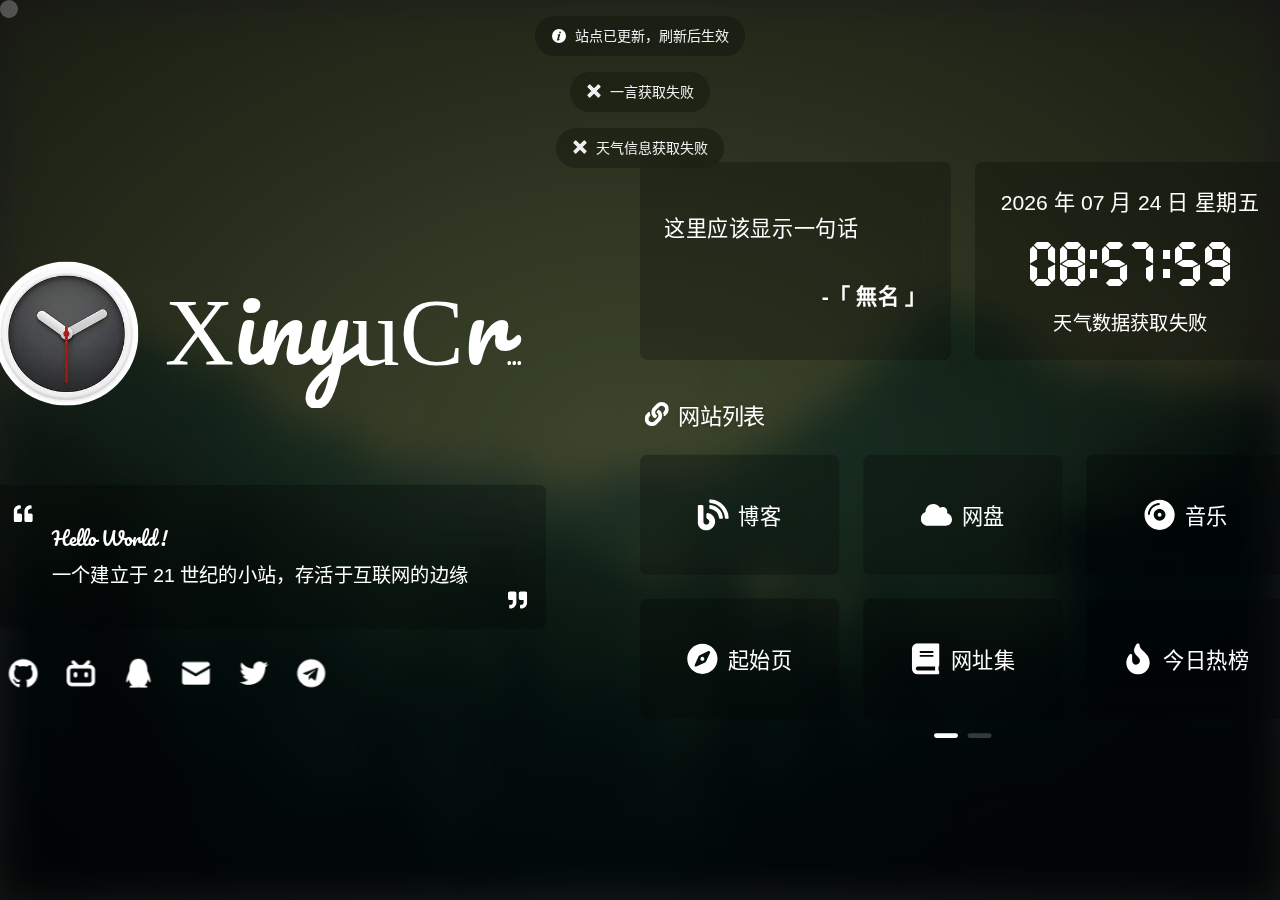
==== index.html @ c4ac7ec5 "add web" ====
<!doctype html>
<html lang="zh-CN">
  <head>
    <meta charset="UTF-8" />
    <meta http-equiv="Access-Control-Allow-Origin" content="*" />
    <!-- <meta http-equiv="Content-Security-Policy" content="upgrade-insecure-requests"> -->
    <meta name="viewport" content="width=device-width, initial-scale=1.0" />
    <link rel="icon" href="/images/icon/favicon.ico" />
    <link rel="apple-touch-icon" href="/images/logo/apple-touch-icon.png" />
    <link rel="bookmark" href="/images/logo/apple-touch-icon.png" />
    <link rel="apple-touch-icon-precomposed" sizes="200x200" href="/images/logo/apple-touch-icon.png" />
    <meta name="description" content="一个默默无闻的主页" />
    <meta name="keywords" content="XinyuCraft,团队主页" />
    <meta name="author" content="XinyuCraft" />
    <meta name="theme-color" content="#424242" />
    <title>XinyuCraftの主页</title>
    <!-- HarmonyOS Sans -->
    <!-- 本站 CDN 已开启防盗链，非本站域名不可访问，请更改链接为下方内容，否则自定义字体将失效 -->
    <link rel="stylesheet" href="https://s1.hdslb.com/bfs/static/jinkela/long/font/regular.css" />
    <!-- <link rel="stylesheet" href="https://cdn.imsyy.top/gh/imsyy/file/font/HarmonyOS_Sans/regular.min.css" /> -->
    <!-- IE Out -->
    <script>
      if (/*@cc_on!@*/ false || (!!window.MSInputMethodContext && !!document.documentMode))
        window.location.href =
          'https://support.dmeng.net/upgrade-your-browser.html?referrer=' +
          encodeURIComponent(window.location.href);
    </script>
    <script type="module" crossorigin src="/assets/index-d30811a4.js"></script>
    <link rel="stylesheet" href="/assets/index-6813b150.css">
  <link rel="manifest" href="/manifest.webmanifest"><script id="vite-plugin-pwa:register-sw" src="/registerSW.js"></script></head>

  <body>
    <!-- 主体内容 -->
    <div id="app"></div>
    <!-- noscript -->
    <noscript>
      <div style="text-align: center">请开启 JavaScript</div>
    </noscript>
    
  </body>
</html>
---- assets/index-6813b150.css ----
@charset "UTF-8";:root{--el-color-white:#ffffff;--el-color-black:#000000;--el-color-primary-rgb:64,158,255;--el-color-success-rgb:103,194,58;--el-color-warning-rgb:230,162,60;--el-color-danger-rgb:245,108,108;--el-color-error-rgb:245,108,108;--el-color-info-rgb:144,147,153;--el-font-size-extra-large:20px;--el-font-size-large:18px;--el-font-size-medium:16px;--el-font-size-base:14px;--el-font-size-small:13px;--el-font-size-extra-small:12px;--el-font-family:"Helvetica Neue",Helvetica,"PingFang SC","Hiragino Sans GB","Microsoft YaHei","微软雅黑",Arial,sans-serif;--el-font-weight-primary:500;--el-font-line-height-primary:24px;--el-index-normal:1;--el-index-top:1000;--el-index-popper:2000;--el-border-radius-base:4px;--el-border-radius-small:2px;--el-border-radius-round:20px;--el-border-radius-circle:100%;--el-transition-duration:.3s;--el-transition-duration-fast:.2s;--el-transition-function-ease-in-out-bezier:cubic-bezier(.645,.045,.355,1);--el-transition-function-fast-bezier:cubic-bezier(.23,1,.32,1);--el-transition-all:all var(--el-transition-duration) var(--el-transition-function-ease-in-out-bezier);--el-transition-fade:opacity var(--el-transition-duration) var(--el-transition-function-fast-bezier);--el-transition-md-fade:transform var(--el-transition-duration) var(--el-transition-function-fast-bezier),opacity var(--el-transition-duration) var(--el-transition-function-fast-bezier);--el-transition-fade-linear:opacity var(--el-transition-duration-fast) linear;--el-transition-border:border-color var(--el-transition-duration-fast) var(--el-transition-function-ease-in-out-bezier);--el-transition-box-shadow:box-shadow var(--el-transition-duration-fast) var(--el-transition-function-ease-in-out-bezier);--el-transition-color:color var(--el-transition-duration-fast) var(--el-transition-function-ease-in-out-bezier);--el-component-size-large:40px;--el-component-size:32px;--el-component-size-small:24px}:root{color-scheme:light;--el-color-primary:#409eff;--el-color-primary-light-3:#79bbff;--el-color-primary-light-5:#a0cfff;--el-color-primary-light-7:#c6e2ff;--el-color-primary-light-8:#d9ecff;--el-color-primary-light-9:#ecf5ff;--el-color-primary-dark-2:#337ecc;--el-color-success:#67c23a;--el-color-success-light-3:#95d475;--el-color-success-light-5:#b3e19d;--el-color-success-light-7:#d1edc4;--el-color-success-light-8:#e1f3d8;--el-color-success-light-9:#f0f9eb;--el-color-success-dark-2:#529b2e;--el-color-warning:#e6a23c;--el-color-warning-light-3:#eebe77;--el-color-warning-light-5:#f3d19e;--el-color-warning-light-7:#f8e3c5;--el-color-warning-light-8:#faecd8;--el-color-warning-light-9:#fdf6ec;--el-color-warning-dark-2:#b88230;--el-color-danger:#f56c6c;--el-color-danger-light-3:#f89898;--el-color-danger-light-5:#fab6b6;--el-color-danger-light-7:#fcd3d3;--el-color-danger-light-8:#fde2e2;--el-color-danger-light-9:#fef0f0;--el-color-danger-dark-2:#c45656;--el-color-error:#f56c6c;--el-color-error-light-3:#f89898;--el-color-error-light-5:#fab6b6;--el-color-error-light-7:#fcd3d3;--el-color-error-light-8:#fde2e2;--el-color-error-light-9:#fef0f0;--el-color-error-dark-2:#c45656;--el-color-info:#909399;--el-color-info-light-3:#b1b3b8;--el-color-info-light-5:#c8c9cc;--el-color-info-light-7:#dedfe0;--el-color-info-light-8:#e9e9eb;--el-color-info-light-9:#f4f4f5;--el-color-info-dark-2:#73767a;--el-bg-color:#ffffff;--el-bg-color-page:#f2f3f5;--el-bg-color-overlay:#ffffff;--el-text-color-primary:#303133;--el-text-color-regular:#606266;--el-text-color-secondary:#909399;--el-text-color-placeholder:#a8abb2;--el-text-color-disabled:#c0c4cc;--el-border-color:#dcdfe6;--el-border-color-light:#e4e7ed;--el-border-color-lighter:#ebeef5;--el-border-color-extra-light:#f2f6fc;--el-border-color-dark:#d4d7de;--el-border-color-darker:#cdd0d6;--el-fill-color:#f0f2f5;--el-fill-color-light:#f5f7fa;--el-fill-color-lighter:#fafafa;--el-fill-color-extra-light:#fafcff;--el-fill-color-dark:#ebedf0;--el-fill-color-darker:#e6e8eb;--el-fill-color-blank:#ffffff;--el-box-shadow:0px 12px 32px 4px rgba(0,0,0,.04),0px 8px 20px rgba(0,0,0,.08);--el-box-shadow-light:0px 0px 12px rgba(0,0,0,.12);--el-box-shadow-lighter:0px 0px 6px rgba(0,0,0,.12);--el-box-shadow-dark:0px 16px 48px 16px rgba(0,0,0,.08),0px 12px 32px rgba(0,0,0,.12),0px 8px 16px -8px rgba(0,0,0,.16);--el-disabled-bg-color:var(--el-fill-color-light);--el-disabled-text-color:var(--el-text-color-placeholder);--el-disabled-border-color:var(--el-border-color-light);--el-overlay-color:rgba(0,0,0,.8);--el-overlay-color-light:rgba(0,0,0,.7);--el-overlay-color-lighter:rgba(0,0,0,.5);--el-mask-color:rgba(255,255,255,.9);--el-mask-color-extra-light:rgba(255,255,255,.3);--el-border-width:1px;--el-border-style:solid;--el-border-color-hover:var(--el-text-color-disabled);--el-border:var(--el-border-width) var(--el-border-style) var(--el-border-color);--el-svg-monochrome-grey:var(--el-border-color)}.el-icon-loading{-webkit-animation:rotating 2s linear infinite;animation:rotating 2s linear infinite}.el-icon--right{margin-left:5px}.el-icon--left{margin-right:5px}@-webkit-keyframes rotating{0%{transform:rotate(0)}to{transform:rotate(1turn)}}@keyframes rotating{0%{transform:rotate(0)}to{transform:rotate(1turn)}}.el-icon{--color:inherit;align-items:center;display:inline-flex;height:1em;justify-content:center;line-height:1em;position:relative;width:1em;fill:currentColor;color:var(--color);font-size:inherit}.el-icon.is-loading{-webkit-animation:rotating 2s linear infinite;animation:rotating 2s linear infinite}.el-icon svg{height:1em;width:1em}.el-badge{--el-badge-bg-color:var(--el-color-danger);--el-badge-radius:10px;--el-badge-font-size:12px;--el-badge-padding:6px;--el-badge-size:18px;display:inline-block;position:relative;vertical-align:middle;width:-webkit-fit-content;width:-moz-fit-content;width:fit-content}.el-badge__content{align-items:center;background-color:var(--el-badge-bg-color);border:1px solid var(--el-bg-color);border-radius:var(--el-badge-radius);color:var(--el-color-white);display:inline-flex;font-size:var(--el-badge-font-size);height:var(--el-badge-size);justify-content:center;padding:0 var(--el-badge-padding);white-space:nowrap}.el-badge__content.is-fixed{position:absolute;right:calc(1px + var(--el-badge-size)/2);top:0;transform:translateY(-50%) translate(100%);z-index:var(--el-index-normal)}.el-badge__content.is-fixed.is-dot{right:5px}.el-badge__content.is-dot{border-radius:50%;height:8px;padding:0;right:0;width:8px}.el-badge__content--primary{background-color:var(--el-color-primary)}.el-badge__content--success{background-color:var(--el-color-success)}.el-badge__content--warning{background-color:var(--el-color-warning)}.el-badge__content--info{background-color:var(--el-color-info)}.el-badge__content--danger{background-color:var(--el-color-danger)}.el-message{--el-message-bg-color:var(--el-color-info-light-9);--el-message-border-color:var(--el-border-color-lighter);--el-message-padding:11px 15px;--el-message-close-size:16px;--el-message-close-icon-color:var(--el-text-color-placeholder);--el-message-close-hover-color:var(--el-text-color-secondary);align-items:center;background-color:var(--el-message-bg-color);border-color:var(--el-message-border-color);border-radius:var(--el-border-radius-base);border-style:var(--el-border-style);border-width:var(--el-border-width);box-sizing:border-box;display:flex;gap:8px;left:50%;max-width:calc(100% - 32px);padding:var(--el-message-padding);position:fixed;top:20px;transform:translate(-50%);transition:opacity var(--el-transition-duration),transform .4s,top .4s;width:-webkit-fit-content;width:-moz-fit-content;width:fit-content}.el-message.is-center{justify-content:center}.el-message.is-plain{background-color:var(--el-bg-color-overlay);border-color:var(--el-bg-color-overlay);box-shadow:var(--el-box-shadow-light)}.el-message p{margin:0}.el-message--success{--el-message-bg-color:var(--el-color-success-light-9);--el-message-border-color:var(--el-color-success-light-8);--el-message-text-color:var(--el-color-success)}.el-message--success .el-message__content{color:var(--el-message-text-color);overflow-wrap:break-word}.el-message .el-message-icon--success{color:var(--el-message-text-color)}.el-message--info{--el-message-bg-color:var(--el-color-info-light-9);--el-message-border-color:var(--el-color-info-light-8);--el-message-text-color:var(--el-color-info)}.el-message--info .el-message__content{color:var(--el-message-text-color);overflow-wrap:break-word}.el-message .el-message-icon--info{color:var(--el-message-text-color)}.el-message--warning{--el-message-bg-color:var(--el-color-warning-light-9);--el-message-border-color:var(--el-color-warning-light-8);--el-message-text-color:var(--el-color-warning)}.el-message--warning .el-message__content{color:var(--el-message-text-color);overflow-wrap:break-word}.el-message .el-message-icon--warning{color:var(--el-message-text-color)}.el-message--error{--el-message-bg-color:var(--el-color-error-light-9);--el-message-border-color:var(--el-color-error-light-8);--el-message-text-color:var(--el-color-error)}.el-message--error .el-message__content{color:var(--el-message-text-color);overflow-wrap:break-word}.el-message .el-message-icon--error{color:var(--el-message-text-color)}.el-message .el-message__badge{position:absolute;right:-8px;top:-8px}.el-message__content{font-size:14px;line-height:1;padding:0}.el-message__content:focus{outline-width:0}.el-message .el-message__closeBtn{color:var(--el-message-close-icon-color);cursor:pointer;font-size:var(--el-message-close-size)}.el-message .el-message__closeBtn:focus{outline-width:0}.el-message .el-message__closeBtn:hover{color:var(--el-message-close-hover-color)}.el-message-fade-enter-from,.el-message-fade-leave-to{opacity:0;transform:translate(-50%,-100%)}.container{max-width:1200px}@media (max-width: 1380px){.el-radio-group{justify-content:center!important}}@media (max-width: 1280px){.container{max-width:1100px}}@media (max-width: 992px){.container{max-width:900px}}@media (max-width: 720px){.xs-hidden{display:none}}html,body{width:100%;height:100%;margin:0;padding:0;background-color:#333;overflow:hidden;font-family:HarmonyOS_Regular,sans-serif}*,a,p{margin:0;padding:0;-webkit-user-select:none;user-select:none;text-decoration:none;color:#fff;box-sizing:border-box}*:hover,a:hover,p:hover{transition:.3s}@font-face{font-family:Pacifico-Regular;font-display:swap;src:url(/font/Pacifico-Regular.ttf) format("truetype")}@font-face{font-family:UnidreamLED;font-display:swap;src:url(/font/UnidreamLED.ttf) format("truetype")}#app{position:fixed;top:0;left:0;width:100%;height:100%;z-index:0}.cards{border-radius:6px;background-color:#00000040;-webkit-backdrop-filter:blur(10px);backdrop-filter:blur(10px);transform:scale(1);transition:backdrop-filter .3s,transform .3s}.cards:hover{transform:scale(1.01)}.cards:active{transform:scale(.98)}.text-hidden{overflow:hidden;white-space:nowrap;text-overflow:ellipsis}.el-message{--el-message-bg-color: #00000040 !important;--el-message-text-color: #efefef !important;-webkit-backdrop-filter:blur(10px);backdrop-filter:blur(10px);border-radius:25px!important;border-color:transparent!important}.el-message .el-message__badge{display:none}.el-message .el-message__content{white-space:nowrap}.el-progress-bar .el-progress-bar__outer{border-radius:6px;background-color:#00000020}.el-progress-bar .el-progress-bar__outer .el-progress-bar__inner{background-color:#efefef;border-radius:6px;text-align:center;font-family:UnidreamLED}.el-progress-bar .el-progress-bar__outer .el-progress-bar__inner span{color:#564d59;font-size:.9rem}.el-popper.is-dark{background:rgba(255,255,255,.3764705882)!important;border:1px solid transparent!important}.el-card{border-radius:8px!important;border:1px solid transparent!important;background-color:transparent!important}.el-card .el-card__header{font-weight:700;padding:16px 20px!important;background-color:#ffffff30!important;border-bottom:1px solid transparent!important}.el-card .el-card__body{padding:0!important;background-color:#ffffff10!important}.fade-enter-active,.fade-leave-active{transition:opacity .3s ease-in-out}.fade-enter-from,.fade-leave-to{opacity:0}@keyframes fade{0%{opacity:0}to{opacity:1}}@keyframes fade-blur-in{0%{filter:blur(20px) brightness(.3);transform:scale(1.6)}to{filter:blur(0) brightness(1);transform:scale(1)}}@keyframes fade-blur-main-in{0%{transform:scale(1.2)}to{transform:scale(1)}}@media (min-width: 910px) and (max-width: 1200px){.sm-hidden{display:none}}#cursor{position:fixed;width:18px;height:18px;background:#fff;border-radius:25px;opacity:.25;z-index:10086;pointer-events:none;transition:.2s ease-in-out;transition-property:background,opacity,transform}#cursor.hidden{opacity:0}#cursor.active{opacity:.5;transform:scale(.5)}::-webkit-scrollbar,scrollbar{width:6px;height:6px;background-color:transparent}::-webkit-scrollbar-thumb,scrollbar-thumb{border-radius:10px;background-color:#eee}.container[data-v-f7beb2b7]{max-width:1200px}@media (max-width: 1380px){.el-radio-group[data-v-f7beb2b7]{justify-content:center!important}}@media (max-width: 1280px){.container[data-v-f7beb2b7]{max-width:1100px}}@media (max-width: 992px){.container[data-v-f7beb2b7]{max-width:900px}}@media (max-width: 720px){.xs-hidden[data-v-f7beb2b7]{display:none}}#loader-wrapper[data-v-f7beb2b7]{position:fixed;top:0;left:0;width:100%;height:100%;z-index:999;overflow:hidden}#loader-wrapper .loader[data-v-f7beb2b7]{width:100%;height:100%;position:absolute;top:0;left:0;display:flex;flex-direction:column;align-items:center;justify-content:center}#loader-wrapper .loader .loader-circle[data-v-f7beb2b7]{width:150px;height:150px;border-radius:50%;border:3px solid transparent;border-top-color:#fff;animation:spin-f7beb2b7 1.8s linear infinite;z-index:2}#loader-wrapper .loader .loader-circle[data-v-f7beb2b7]:before{content:"";position:absolute;top:5px;left:5px;right:5px;bottom:5px;border-radius:50%;border:3px solid transparent;border-top-color:#a4a4a4;animation:spin-reverse-f7beb2b7 .6s linear infinite}#loader-wrapper .loader .loader-circle[data-v-f7beb2b7]:after{content:"";position:absolute;top:15px;left:15px;right:15px;bottom:15px;border-radius:50%;border:3px solid transparent;border-top-color:#d3d3d3;animation:spin-f7beb2b7 1s linear infinite}#loader-wrapper .loader .loader-text[data-v-f7beb2b7]{display:flex;flex-direction:column;align-items:center;color:#fff;z-index:2;margin-top:40px;font-size:24px}#loader-wrapper .loader .loader-text .tip[data-v-f7beb2b7]{margin-top:6px;font-size:18px;opacity:.6}#loader-wrapper .loader-section[data-v-f7beb2b7]{position:fixed;top:0;width:51%;height:100%;background:#333;z-index:1}#loader-wrapper .loader-section.section-left[data-v-f7beb2b7]{left:0}#loader-wrapper .loader-section.section-right[data-v-f7beb2b7]{right:0}#loader-wrapper.loaded[data-v-f7beb2b7]{visibility:hidden;transform:translateY(-100%);transition:transform .3s 1s ease-out,visibility .3s 1s ease-out}#loader-wrapper.loaded .loader .loader-circle[data-v-f7beb2b7],#loader-wrapper.loaded .loader .loader-text[data-v-f7beb2b7]{opacity:0;transition:opacity .3s ease-out}#loader-wrapper.loaded .loader-section.section-left[data-v-f7beb2b7]{transform:translate(-100%);transition:transform .5s .3s cubic-bezier(.645,.045,.355,1)}#loader-wrapper.loaded .loader-section.section-right[data-v-f7beb2b7]{transform:translate(100%);transition:transform .5s .3s cubic-bezier(.645,.045,.355,1)}@keyframes spin-f7beb2b7{0%{transform:rotate(0)}to{transform:rotate(360deg)}}@keyframes spin-reverse-f7beb2b7{0%{transform:rotate(0)}to{transform:rotate(-360deg)}}.container[data-v-a64465b9]{max-width:1200px}@media (max-width: 1380px){.el-radio-group[data-v-a64465b9]{justify-content:center!important}}@media (max-width: 1280px){.container[data-v-a64465b9]{max-width:1100px}}@media (max-width: 992px){.container[data-v-a64465b9]{max-width:900px}}@media (max-width: 720px){.xs-hidden[data-v-a64465b9]{display:none}}.message .logo[data-v-a64465b9]{display:flex;flex-direction:row;align-items:center;animation:fade .5s;max-width:460px}.message .logo .logo-img[data-v-a64465b9]{border-radius:50%;width:120px}.message .logo .name[data-v-a64465b9]{width:100%;padding-left:22px;transform:translateY(-8px);font-family:Pacifico-Regular}.message .logo .name .bg[data-v-a64465b9]{font-size:5rem}.message .logo .name .sm[data-v-a64465b9]{margin-left:6px;font-size:2rem}@media (min-width: 720px) and (max-width: 789px){.message .logo .name .sm[data-v-a64465b9]{display:none}}@media (max-width: 768px){.message .logo .logo-img[data-v-a64465b9]{width:100px}.message .logo .name[data-v-a64465b9]{height:128px}.message .logo .name .bg[data-v-a64465b9]{font-size:4.5rem}}@media (max-width: 720px){.message .logo[data-v-a64465b9]{max-width:100%}}.message .description[data-v-a64465b9]{padding:1rem;margin-top:3.5rem;max-width:460px;animation:fade .5s}.message .description .content[data-v-a64465b9]{display:flex;justify-content:space-between}.message .description .content .text[data-v-a64465b9]{margin:.75rem 1rem;line-height:2rem;margin-right:auto;transition:opacity .2s}.message .description .content .text p[data-v-a64465b9]:nth-of-type(1){font-family:Pacifico-Regular}.message .description .content .xicon[data-v-a64465b9]:nth-of-type(2){align-self:flex-end}@media (max-width: 720px){.message .description[data-v-a64465b9]{max-width:100%;pointer-events:none}}@media (max-width: 390px){.message .logo[data-v-a64465b9]{flex-direction:column}.message .logo .logo-img[data-v-a64465b9]{display:none}.message .logo .name[data-v-a64465b9]{margin-left:0;height:auto;transform:none;text-align:center}.message .logo .name .bg[data-v-a64465b9]{font-size:3.5rem}.message .logo .name .sm[data-v-a64465b9]{font-size:1.4rem}.message .description[data-v-a64465b9]{margin-top:2.5rem}}.container[data-v-60997c88]{max-width:1200px}@media (max-width: 1380px){.el-radio-group[data-v-60997c88]{justify-content:center!important}}@media (max-width: 1280px){.container[data-v-60997c88]{max-width:1100px}}@media (max-width: 992px){.container[data-v-60997c88]{max-width:900px}}@media (max-width: 720px){.xs-hidden[data-v-60997c88]{display:none}}.social[data-v-60997c88]{margin-top:1rem;display:flex;align-items:center;justify-content:space-between;max-width:460px;width:100%;height:42px;background-color:transparent;border-radius:6px;-webkit-backdrop-filter:blur(0);backdrop-filter:blur(0);animation:fade .5s;transition:background-color .3s,backdrop-filter .3s}@media (max-width: 840px){.social[data-v-60997c88]{max-width:100%;justify-content:center}.social .link[data-v-60997c88]{justify-content:space-evenly!important;width:90%}.social .tip[data-v-60997c88]{display:none!important}}.social .link[data-v-60997c88]{display:flex;align-items:center;justify-content:center}.social .link a[data-v-60997c88]{display:inherit}.social .link a .icon[data-v-60997c88]{margin:0 12px;transition:transform .3s}.social .link a .icon[data-v-60997c88]:hover{transform:scale(1.1)}.social .link a .icon[data-v-60997c88]:active{transform:scale(1)}.social .tip[data-v-60997c88]{display:none;margin-right:12px;animation:fade .5s}@media (min-width: 768px){.social[data-v-60997c88]:hover{background-color:#00000040;-webkit-backdrop-filter:blur(5px);backdrop-filter:blur(5px)}.social:hover .tip[data-v-60997c88]{display:block}}.container[data-v-1d7b9066]{max-width:1200px}@media (max-width: 1380px){.el-radio-group[data-v-1d7b9066]{justify-content:center!important}}@media (max-width: 1280px){.container[data-v-1d7b9066]{max-width:1100px}}@media (max-width: 992px){.container[data-v-1d7b9066]{max-width:900px}}@media (max-width: 720px){.xs-hidden[data-v-1d7b9066]{display:none}}.left[data-v-1d7b9066]{width:50%;margin-right:10px;transform:translateY(20px)}.left.hidden[data-v-1d7b9066]{display:none}@media (max-width: 720px){.left[data-v-1d7b9066]{margin-right:0;width:100%}}.el-row{box-sizing:border-box;display:flex;flex-wrap:wrap;position:relative}.el-row.is-justify-center{justify-content:center}.el-row.is-justify-end{justify-content:flex-end}.el-row.is-justify-space-between{justify-content:space-between}.el-row.is-justify-space-around{justify-content:space-around}.el-row.is-justify-space-evenly{justify-content:space-evenly}.el-row.is-align-top{align-items:flex-start}.el-row.is-align-middle{align-items:center}.el-row.is-align-bottom{align-items:flex-end}[class*=el-col-]{box-sizing:border-box}[class*=el-col-].is-guttered{display:block;min-height:1px}.el-col-0{flex:0 0 0%;max-width:0}.el-col-0,.el-col-0.is-guttered{display:none}.el-col-offset-0{margin-left:0}.el-col-pull-0{position:relative;right:0}.el-col-push-0{left:0;position:relative}.el-col-1{flex:0 0 4.1666666667%;max-width:4.1666666667%}.el-col-1,.el-col-1.is-guttered{display:block}.el-col-offset-1{margin-left:4.1666666667%}.el-col-pull-1{position:relative;right:4.1666666667%}.el-col-push-1{left:4.1666666667%;position:relative}.el-col-2{flex:0 0 8.3333333333%;max-width:8.3333333333%}.el-col-2,.el-col-2.is-guttered{display:block}.el-col-offset-2{margin-left:8.3333333333%}.el-col-pull-2{position:relative;right:8.3333333333%}.el-col-push-2{left:8.3333333333%;position:relative}.el-col-3{flex:0 0 12.5%;max-width:12.5%}.el-col-3,.el-col-3.is-guttered{display:block}.el-col-offset-3{margin-left:12.5%}.el-col-pull-3{position:relative;right:12.5%}.el-col-push-3{left:12.5%;position:relative}.el-col-4{flex:0 0 16.6666666667%;max-width:16.6666666667%}.el-col-4,.el-col-4.is-guttered{display:block}.el-col-offset-4{margin-left:16.6666666667%}.el-col-pull-4{position:relative;right:16.6666666667%}.el-col-push-4{left:16.6666666667%;position:relative}.el-col-5{flex:0 0 20.8333333333%;max-width:20.8333333333%}.el-col-5,.el-col-5.is-guttered{display:block}.el-col-offset-5{margin-left:20.8333333333%}.el-col-pull-5{position:relative;right:20.8333333333%}.el-col-push-5{left:20.8333333333%;position:relative}.el-col-6{flex:0 0 25%;max-width:25%}.el-col-6,.el-col-6.is-guttered{display:block}.el-col-offset-6{margin-left:25%}.el-col-pull-6{position:relative;right:25%}.el-col-push-6{left:25%;position:relative}.el-col-7{flex:0 0 29.1666666667%;max-width:29.1666666667%}.el-col-7,.el-col-7.is-guttered{display:block}.el-col-offset-7{margin-left:29.1666666667%}.el-col-pull-7{position:relative;right:29.1666666667%}.el-col-push-7{left:29.1666666667%;position:relative}.el-col-8{flex:0 0 33.3333333333%;max-width:33.3333333333%}.el-col-8,.el-col-8.is-guttered{display:block}.el-col-offset-8{margin-left:33.3333333333%}.el-col-pull-8{position:relative;right:33.3333333333%}.el-col-push-8{left:33.3333333333%;position:relative}.el-col-9{flex:0 0 37.5%;max-width:37.5%}.el-col-9,.el-col-9.is-guttered{display:block}.el-col-offset-9{margin-left:37.5%}.el-col-pull-9{position:relative;right:37.5%}.el-col-push-9{left:37.5%;position:relative}.el-col-10{flex:0 0 41.6666666667%;max-width:41.6666666667%}.el-col-10,.el-col-10.is-guttered{display:block}.el-col-offset-10{margin-left:41.6666666667%}.el-col-pull-10{position:relative;right:41.6666666667%}.el-col-push-10{left:41.6666666667%;position:relative}.el-col-11{flex:0 0 45.8333333333%;max-width:45.8333333333%}.el-col-11,.el-col-11.is-guttered{display:block}.el-col-offset-11{margin-left:45.8333333333%}.el-col-pull-11{position:relative;right:45.8333333333%}.el-col-push-11{left:45.8333333333%;position:relative}.el-col-12{flex:0 0 50%;max-width:50%}.el-col-12,.el-col-12.is-guttered{display:block}.el-col-offset-12{margin-left:50%}.el-col-pull-12{position:relative;right:50%}.el-col-push-12{left:50%;position:relative}.el-col-13{flex:0 0 54.1666666667%;max-width:54.1666666667%}.el-col-13,.el-col-13.is-guttered{display:block}.el-col-offset-13{margin-left:54.1666666667%}.el-col-pull-13{position:relative;right:54.1666666667%}.el-col-push-13{left:54.1666666667%;position:relative}.el-col-14{flex:0 0 58.3333333333%;max-width:58.3333333333%}.el-col-14,.el-col-14.is-guttered{display:block}.el-col-offset-14{margin-left:58.3333333333%}.el-col-pull-14{position:relative;right:58.3333333333%}.el-col-push-14{left:58.3333333333%;position:relative}.el-col-15{flex:0 0 62.5%;max-width:62.5%}.el-col-15,.el-col-15.is-guttered{display:block}.el-col-offset-15{margin-left:62.5%}.el-col-pull-15{position:relative;right:62.5%}.el-col-push-15{left:62.5%;position:relative}.el-col-16{flex:0 0 66.6666666667%;max-width:66.6666666667%}.el-col-16,.el-col-16.is-guttered{display:block}.el-col-offset-16{margin-left:66.6666666667%}.el-col-pull-16{position:relative;right:66.6666666667%}.el-col-push-16{left:66.6666666667%;position:relative}.el-col-17{flex:0 0 70.8333333333%;max-width:70.8333333333%}.el-col-17,.el-col-17.is-guttered{display:block}.el-col-offset-17{margin-left:70.8333333333%}.el-col-pull-17{position:relative;right:70.8333333333%}.el-col-push-17{left:70.8333333333%;position:relative}.el-col-18{flex:0 0 75%;max-width:75%}.el-col-18,.el-col-18.is-guttered{display:block}.el-col-offset-18{margin-left:75%}.el-col-pull-18{position:relative;right:75%}.el-col-push-18{left:75%;position:relative}.el-col-19{flex:0 0 79.1666666667%;max-width:79.1666666667%}.el-col-19,.el-col-19.is-guttered{display:block}.el-col-offset-19{margin-left:79.1666666667%}.el-col-pull-19{position:relative;right:79.1666666667%}.el-col-push-19{left:79.1666666667%;position:relative}.el-col-20{flex:0 0 83.3333333333%;max-width:83.3333333333%}.el-col-20,.el-col-20.is-guttered{display:block}.el-col-offset-20{margin-left:83.3333333333%}.el-col-pull-20{position:relative;right:83.3333333333%}.el-col-push-20{left:83.3333333333%;position:relative}.el-col-21{flex:0 0 87.5%;max-width:87.5%}.el-col-21,.el-col-21.is-guttered{display:block}.el-col-offset-21{margin-left:87.5%}.el-col-pull-21{position:relative;right:87.5%}.el-col-push-21{left:87.5%;position:relative}.el-col-22{flex:0 0 91.6666666667%;max-width:91.6666666667%}.el-col-22,.el-col-22.is-guttered{display:block}.el-col-offset-22{margin-left:91.6666666667%}.el-col-pull-22{position:relative;right:91.6666666667%}.el-col-push-22{left:91.6666666667%;position:relative}.el-col-23{flex:0 0 95.8333333333%;max-width:95.8333333333%}.el-col-23,.el-col-23.is-guttered{display:block}.el-col-offset-23{margin-left:95.8333333333%}.el-col-pull-23{position:relative;right:95.8333333333%}.el-col-push-23{left:95.8333333333%;position:relative}.el-col-24{flex:0 0 100%;max-width:100%}.el-col-24,.el-col-24.is-guttered{display:block}.el-col-offset-24{margin-left:100%}.el-col-pull-24{position:relative;right:100%}.el-col-push-24{left:100%;position:relative}@media only screen and (max-width:767px){.el-col-xs-0{display:none;flex:0 0 0%;max-width:0}.el-col-xs-0.is-guttered{display:none}.el-col-xs-offset-0{margin-left:0}.el-col-xs-pull-0{position:relative;right:0}.el-col-xs-push-0{left:0;position:relative}.el-col-xs-1{flex:0 0 4.1666666667%;max-width:4.1666666667%}.el-col-xs-1,.el-col-xs-1.is-guttered{display:block}.el-col-xs-offset-1{margin-left:4.1666666667%}.el-col-xs-pull-1{position:relative;right:4.1666666667%}.el-col-xs-push-1{left:4.1666666667%;position:relative}.el-col-xs-2{flex:0 0 8.3333333333%;max-width:8.3333333333%}.el-col-xs-2,.el-col-xs-2.is-guttered{display:block}.el-col-xs-offset-2{margin-left:8.3333333333%}.el-col-xs-pull-2{position:relative;right:8.3333333333%}.el-col-xs-push-2{left:8.3333333333%;position:relative}.el-col-xs-3{flex:0 0 12.5%;max-width:12.5%}.el-col-xs-3,.el-col-xs-3.is-guttered{display:block}.el-col-xs-offset-3{margin-left:12.5%}.el-col-xs-pull-3{position:relative;right:12.5%}.el-col-xs-push-3{left:12.5%;position:relative}.el-col-xs-4{flex:0 0 16.6666666667%;max-width:16.6666666667%}.el-col-xs-4,.el-col-xs-4.is-guttered{display:block}.el-col-xs-offset-4{margin-left:16.6666666667%}.el-col-xs-pull-4{position:relative;right:16.6666666667%}.el-col-xs-push-4{left:16.6666666667%;position:relative}.el-col-xs-5{flex:0 0 20.8333333333%;max-width:20.8333333333%}.el-col-xs-5,.el-col-xs-5.is-guttered{display:block}.el-col-xs-offset-5{margin-left:20.8333333333%}.el-col-xs-pull-5{position:relative;right:20.8333333333%}.el-col-xs-push-5{left:20.8333333333%;position:relative}.el-col-xs-6{flex:0 0 25%;max-width:25%}.el-col-xs-6,.el-col-xs-6.is-guttered{display:block}.el-col-xs-offset-6{margin-left:25%}.el-col-xs-pull-6{position:relative;right:25%}.el-col-xs-push-6{left:25%;position:relative}.el-col-xs-7{flex:0 0 29.1666666667%;max-width:29.1666666667%}.el-col-xs-7,.el-col-xs-7.is-guttered{display:block}.el-col-xs-offset-7{margin-left:29.1666666667%}.el-col-xs-pull-7{position:relative;right:29.1666666667%}.el-col-xs-push-7{left:29.1666666667%;position:relative}.el-col-xs-8{flex:0 0 33.3333333333%;max-width:33.3333333333%}.el-col-xs-8,.el-col-xs-8.is-guttered{display:block}.el-col-xs-offset-8{margin-left:33.3333333333%}.el-col-xs-pull-8{position:relative;right:33.3333333333%}.el-col-xs-push-8{left:33.3333333333%;position:relative}.el-col-xs-9{flex:0 0 37.5%;max-width:37.5%}.el-col-xs-9,.el-col-xs-9.is-guttered{display:block}.el-col-xs-offset-9{margin-left:37.5%}.el-col-xs-pull-9{position:relative;right:37.5%}.el-col-xs-push-9{left:37.5%;position:relative}.el-col-xs-10{display:block;flex:0 0 41.6666666667%;max-width:41.6666666667%}.el-col-xs-10.is-guttered{display:block}.el-col-xs-offset-10{margin-left:41.6666666667%}.el-col-xs-pull-10{position:relative;right:41.6666666667%}.el-col-xs-push-10{left:41.6666666667%;position:relative}.el-col-xs-11{display:block;flex:0 0 45.8333333333%;max-width:45.8333333333%}.el-col-xs-11.is-guttered{display:block}.el-col-xs-offset-11{margin-left:45.8333333333%}.el-col-xs-pull-11{position:relative;right:45.8333333333%}.el-col-xs-push-11{left:45.8333333333%;position:relative}.el-col-xs-12{display:block;flex:0 0 50%;max-width:50%}.el-col-xs-12.is-guttered{display:block}.el-col-xs-offset-12{margin-left:50%}.el-col-xs-pull-12{position:relative;right:50%}.el-col-xs-push-12{left:50%;position:relative}.el-col-xs-13{display:block;flex:0 0 54.1666666667%;max-width:54.1666666667%}.el-col-xs-13.is-guttered{display:block}.el-col-xs-offset-13{margin-left:54.1666666667%}.el-col-xs-pull-13{position:relative;right:54.1666666667%}.el-col-xs-push-13{left:54.1666666667%;position:relative}.el-col-xs-14{display:block;flex:0 0 58.3333333333%;max-width:58.3333333333%}.el-col-xs-14.is-guttered{display:block}.el-col-xs-offset-14{margin-left:58.3333333333%}.el-col-xs-pull-14{position:relative;right:58.3333333333%}.el-col-xs-push-14{left:58.3333333333%;position:relative}.el-col-xs-15{display:block;flex:0 0 62.5%;max-width:62.5%}.el-col-xs-15.is-guttered{display:block}.el-col-xs-offset-15{margin-left:62.5%}.el-col-xs-pull-15{position:relative;right:62.5%}.el-col-xs-push-15{left:62.5%;position:relative}.el-col-xs-16{display:block;flex:0 0 66.6666666667%;max-width:66.6666666667%}.el-col-xs-16.is-guttered{display:block}.el-col-xs-offset-16{margin-left:66.6666666667%}.el-col-xs-pull-16{position:relative;right:66.6666666667%}.el-col-xs-push-16{left:66.6666666667%;position:relative}.el-col-xs-17{display:block;flex:0 0 70.8333333333%;max-width:70.8333333333%}.el-col-xs-17.is-guttered{display:block}.el-col-xs-offset-17{margin-left:70.8333333333%}.el-col-xs-pull-17{position:relative;right:70.8333333333%}.el-col-xs-push-17{left:70.8333333333%;position:relative}.el-col-xs-18{display:block;flex:0 0 75%;max-width:75%}.el-col-xs-18.is-guttered{display:block}.el-col-xs-offset-18{margin-left:75%}.el-col-xs-pull-18{position:relative;right:75%}.el-col-xs-push-18{left:75%;position:relative}.el-col-xs-19{display:block;flex:0 0 79.1666666667%;max-width:79.1666666667%}.el-col-xs-19.is-guttered{display:block}.el-col-xs-offset-19{margin-left:79.1666666667%}.el-col-xs-pull-19{position:relative;right:79.1666666667%}.el-col-xs-push-19{left:79.1666666667%;position:relative}.el-col-xs-20{display:block;flex:0 0 83.3333333333%;max-width:83.3333333333%}.el-col-xs-20.is-guttered{display:block}.el-col-xs-offset-20{margin-left:83.3333333333%}.el-col-xs-pull-20{position:relative;right:83.3333333333%}.el-col-xs-push-20{left:83.3333333333%;position:relative}.el-col-xs-21{display:block;flex:0 0 87.5%;max-width:87.5%}.el-col-xs-21.is-guttered{display:block}.el-col-xs-offset-21{margin-left:87.5%}.el-col-xs-pull-21{position:relative;right:87.5%}.el-col-xs-push-21{left:87.5%;position:relative}.el-col-xs-22{display:block;flex:0 0 91.6666666667%;max-width:91.6666666667%}.el-col-xs-22.is-guttered{display:block}.el-col-xs-offset-22{margin-left:91.6666666667%}.el-col-xs-pull-22{position:relative;right:91.6666666667%}.el-col-xs-push-22{left:91.6666666667%;position:relative}.el-col-xs-23{display:block;flex:0 0 95.8333333333%;max-width:95.8333333333%}.el-col-xs-23.is-guttered{display:block}.el-col-xs-offset-23{margin-left:95.8333333333%}.el-col-xs-pull-23{position:relative;right:95.8333333333%}.el-col-xs-push-23{left:95.8333333333%;position:relative}.el-col-xs-24{display:block;flex:0 0 100%;max-width:100%}.el-col-xs-24.is-guttered{display:block}.el-col-xs-offset-24{margin-left:100%}.el-col-xs-pull-24{position:relative;right:100%}.el-col-xs-push-24{left:100%;position:relative}}@media only screen and (min-width:768px){.el-col-sm-0{display:none;flex:0 0 0%;max-width:0}.el-col-sm-0.is-guttered{display:none}.el-col-sm-offset-0{margin-left:0}.el-col-sm-pull-0{position:relative;right:0}.el-col-sm-push-0{left:0;position:relative}.el-col-sm-1{flex:0 0 4.1666666667%;max-width:4.1666666667%}.el-col-sm-1,.el-col-sm-1.is-guttered{display:block}.el-col-sm-offset-1{margin-left:4.1666666667%}.el-col-sm-pull-1{position:relative;right:4.1666666667%}.el-col-sm-push-1{left:4.1666666667%;position:relative}.el-col-sm-2{flex:0 0 8.3333333333%;max-width:8.3333333333%}.el-col-sm-2,.el-col-sm-2.is-guttered{display:block}.el-col-sm-offset-2{margin-left:8.3333333333%}.el-col-sm-pull-2{position:relative;right:8.3333333333%}.el-col-sm-push-2{left:8.3333333333%;position:relative}.el-col-sm-3{flex:0 0 12.5%;max-width:12.5%}.el-col-sm-3,.el-col-sm-3.is-guttered{display:block}.el-col-sm-offset-3{margin-left:12.5%}.el-col-sm-pull-3{position:relative;right:12.5%}.el-col-sm-push-3{left:12.5%;position:relative}.el-col-sm-4{flex:0 0 16.6666666667%;max-width:16.6666666667%}.el-col-sm-4,.el-col-sm-4.is-guttered{display:block}.el-col-sm-offset-4{margin-left:16.6666666667%}.el-col-sm-pull-4{position:relative;right:16.6666666667%}.el-col-sm-push-4{left:16.6666666667%;position:relative}.el-col-sm-5{flex:0 0 20.8333333333%;max-width:20.8333333333%}.el-col-sm-5,.el-col-sm-5.is-guttered{display:block}.el-col-sm-offset-5{margin-left:20.8333333333%}.el-col-sm-pull-5{position:relative;right:20.8333333333%}.el-col-sm-push-5{left:20.8333333333%;position:relative}.el-col-sm-6{flex:0 0 25%;max-width:25%}.el-col-sm-6,.el-col-sm-6.is-guttered{display:block}.el-col-sm-offset-6{margin-left:25%}.el-col-sm-pull-6{position:relative;right:25%}.el-col-sm-push-6{left:25%;position:relative}.el-col-sm-7{flex:0 0 29.1666666667%;max-width:29.1666666667%}.el-col-sm-7,.el-col-sm-7.is-guttered{display:block}.el-col-sm-offset-7{margin-left:29.1666666667%}.el-col-sm-pull-7{position:relative;right:29.1666666667%}.el-col-sm-push-7{left:29.1666666667%;position:relative}.el-col-sm-8{flex:0 0 33.3333333333%;max-width:33.3333333333%}.el-col-sm-8,.el-col-sm-8.is-guttered{display:block}.el-col-sm-offset-8{margin-left:33.3333333333%}.el-col-sm-pull-8{position:relative;right:33.3333333333%}.el-col-sm-push-8{left:33.3333333333%;position:relative}.el-col-sm-9{flex:0 0 37.5%;max-width:37.5%}.el-col-sm-9,.el-col-sm-9.is-guttered{display:block}.el-col-sm-offset-9{margin-left:37.5%}.el-col-sm-pull-9{position:relative;right:37.5%}.el-col-sm-push-9{left:37.5%;position:relative}.el-col-sm-10{display:block;flex:0 0 41.6666666667%;max-width:41.6666666667%}.el-col-sm-10.is-guttered{display:block}.el-col-sm-offset-10{margin-left:41.6666666667%}.el-col-sm-pull-10{position:relative;right:41.6666666667%}.el-col-sm-push-10{left:41.6666666667%;position:relative}.el-col-sm-11{display:block;flex:0 0 45.8333333333%;max-width:45.8333333333%}.el-col-sm-11.is-guttered{display:block}.el-col-sm-offset-11{margin-left:45.8333333333%}.el-col-sm-pull-11{position:relative;right:45.8333333333%}.el-col-sm-push-11{left:45.8333333333%;position:relative}.el-col-sm-12{display:block;flex:0 0 50%;max-width:50%}.el-col-sm-12.is-guttered{display:block}.el-col-sm-offset-12{margin-left:50%}.el-col-sm-pull-12{position:relative;right:50%}.el-col-sm-push-12{left:50%;position:relative}.el-col-sm-13{display:block;flex:0 0 54.1666666667%;max-width:54.1666666667%}.el-col-sm-13.is-guttered{display:block}.el-col-sm-offset-13{margin-left:54.1666666667%}.el-col-sm-pull-13{position:relative;right:54.1666666667%}.el-col-sm-push-13{left:54.1666666667%;position:relative}.el-col-sm-14{display:block;flex:0 0 58.3333333333%;max-width:58.3333333333%}.el-col-sm-14.is-guttered{display:block}.el-col-sm-offset-14{margin-left:58.3333333333%}.el-col-sm-pull-14{position:relative;right:58.3333333333%}.el-col-sm-push-14{left:58.3333333333%;position:relative}.el-col-sm-15{display:block;flex:0 0 62.5%;max-width:62.5%}.el-col-sm-15.is-guttered{display:block}.el-col-sm-offset-15{margin-left:62.5%}.el-col-sm-pull-15{position:relative;right:62.5%}.el-col-sm-push-15{left:62.5%;position:relative}.el-col-sm-16{display:block;flex:0 0 66.6666666667%;max-width:66.6666666667%}.el-col-sm-16.is-guttered{display:block}.el-col-sm-offset-16{margin-left:66.6666666667%}.el-col-sm-pull-16{position:relative;right:66.6666666667%}.el-col-sm-push-16{left:66.6666666667%;position:relative}.el-col-sm-17{display:block;flex:0 0 70.8333333333%;max-width:70.8333333333%}.el-col-sm-17.is-guttered{display:block}.el-col-sm-offset-17{margin-left:70.8333333333%}.el-col-sm-pull-17{position:relative;right:70.8333333333%}.el-col-sm-push-17{left:70.8333333333%;position:relative}.el-col-sm-18{display:block;flex:0 0 75%;max-width:75%}.el-col-sm-18.is-guttered{display:block}.el-col-sm-offset-18{margin-left:75%}.el-col-sm-pull-18{position:relative;right:75%}.el-col-sm-push-18{left:75%;position:relative}.el-col-sm-19{display:block;flex:0 0 79.1666666667%;max-width:79.1666666667%}.el-col-sm-19.is-guttered{display:block}.el-col-sm-offset-19{margin-left:79.1666666667%}.el-col-sm-pull-19{position:relative;right:79.1666666667%}.el-col-sm-push-19{left:79.1666666667%;position:relative}.el-col-sm-20{display:block;flex:0 0 83.3333333333%;max-width:83.3333333333%}.el-col-sm-20.is-guttered{display:block}.el-col-sm-offset-20{margin-left:83.3333333333%}.el-col-sm-pull-20{position:relative;right:83.3333333333%}.el-col-sm-push-20{left:83.3333333333%;position:relative}.el-col-sm-21{display:block;flex:0 0 87.5%;max-width:87.5%}.el-col-sm-21.is-guttered{display:block}.el-col-sm-offset-21{margin-left:87.5%}.el-col-sm-pull-21{position:relative;right:87.5%}.el-col-sm-push-21{left:87.5%;position:relative}.el-col-sm-22{display:block;flex:0 0 91.6666666667%;max-width:91.6666666667%}.el-col-sm-22.is-guttered{display:block}.el-col-sm-offset-22{margin-left:91.6666666667%}.el-col-sm-pull-22{position:relative;right:91.6666666667%}.el-col-sm-push-22{left:91.6666666667%;position:relative}.el-col-sm-23{display:block;flex:0 0 95.8333333333%;max-width:95.8333333333%}.el-col-sm-23.is-guttered{display:block}.el-col-sm-offset-23{margin-left:95.8333333333%}.el-col-sm-pull-23{position:relative;right:95.8333333333%}.el-col-sm-push-23{left:95.8333333333%;position:relative}.el-col-sm-24{display:block;flex:0 0 100%;max-width:100%}.el-col-sm-24.is-guttered{display:block}.el-col-sm-offset-24{margin-left:100%}.el-col-sm-pull-24{position:relative;right:100%}.el-col-sm-push-24{left:100%;position:relative}}@media only screen and (min-width:992px){.el-col-md-0{display:none;flex:0 0 0%;max-width:0}.el-col-md-0.is-guttered{display:none}.el-col-md-offset-0{margin-left:0}.el-col-md-pull-0{position:relative;right:0}.el-col-md-push-0{left:0;position:relative}.el-col-md-1{flex:0 0 4.1666666667%;max-width:4.1666666667%}.el-col-md-1,.el-col-md-1.is-guttered{display:block}.el-col-md-offset-1{margin-left:4.1666666667%}.el-col-md-pull-1{position:relative;right:4.1666666667%}.el-col-md-push-1{left:4.1666666667%;position:relative}.el-col-md-2{flex:0 0 8.3333333333%;max-width:8.3333333333%}.el-col-md-2,.el-col-md-2.is-guttered{display:block}.el-col-md-offset-2{margin-left:8.3333333333%}.el-col-md-pull-2{position:relative;right:8.3333333333%}.el-col-md-push-2{left:8.3333333333%;position:relative}.el-col-md-3{flex:0 0 12.5%;max-width:12.5%}.el-col-md-3,.el-col-md-3.is-guttered{display:block}.el-col-md-offset-3{margin-left:12.5%}.el-col-md-pull-3{position:relative;right:12.5%}.el-col-md-push-3{left:12.5%;position:relative}.el-col-md-4{flex:0 0 16.6666666667%;max-width:16.6666666667%}.el-col-md-4,.el-col-md-4.is-guttered{display:block}.el-col-md-offset-4{margin-left:16.6666666667%}.el-col-md-pull-4{position:relative;right:16.6666666667%}.el-col-md-push-4{left:16.6666666667%;position:relative}.el-col-md-5{flex:0 0 20.8333333333%;max-width:20.8333333333%}.el-col-md-5,.el-col-md-5.is-guttered{display:block}.el-col-md-offset-5{margin-left:20.8333333333%}.el-col-md-pull-5{position:relative;right:20.8333333333%}.el-col-md-push-5{left:20.8333333333%;position:relative}.el-col-md-6{flex:0 0 25%;max-width:25%}.el-col-md-6,.el-col-md-6.is-guttered{display:block}.el-col-md-offset-6{margin-left:25%}.el-col-md-pull-6{position:relative;right:25%}.el-col-md-push-6{left:25%;position:relative}.el-col-md-7{flex:0 0 29.1666666667%;max-width:29.1666666667%}.el-col-md-7,.el-col-md-7.is-guttered{display:block}.el-col-md-offset-7{margin-left:29.1666666667%}.el-col-md-pull-7{position:relative;right:29.1666666667%}.el-col-md-push-7{left:29.1666666667%;position:relative}.el-col-md-8{flex:0 0 33.3333333333%;max-width:33.3333333333%}.el-col-md-8,.el-col-md-8.is-guttered{display:block}.el-col-md-offset-8{margin-left:33.3333333333%}.el-col-md-pull-8{position:relative;right:33.3333333333%}.el-col-md-push-8{left:33.3333333333%;position:relative}.el-col-md-9{flex:0 0 37.5%;max-width:37.5%}.el-col-md-9,.el-col-md-9.is-guttered{display:block}.el-col-md-offset-9{margin-left:37.5%}.el-col-md-pull-9{position:relative;right:37.5%}.el-col-md-push-9{left:37.5%;position:relative}.el-col-md-10{display:block;flex:0 0 41.6666666667%;max-width:41.6666666667%}.el-col-md-10.is-guttered{display:block}.el-col-md-offset-10{margin-left:41.6666666667%}.el-col-md-pull-10{position:relative;right:41.6666666667%}.el-col-md-push-10{left:41.6666666667%;position:relative}.el-col-md-11{display:block;flex:0 0 45.8333333333%;max-width:45.8333333333%}.el-col-md-11.is-guttered{display:block}.el-col-md-offset-11{margin-left:45.8333333333%}.el-col-md-pull-11{position:relative;right:45.8333333333%}.el-col-md-push-11{left:45.8333333333%;position:relative}.el-col-md-12{display:block;flex:0 0 50%;max-width:50%}.el-col-md-12.is-guttered{display:block}.el-col-md-offset-12{margin-left:50%}.el-col-md-pull-12{position:relative;right:50%}.el-col-md-push-12{left:50%;position:relative}.el-col-md-13{display:block;flex:0 0 54.1666666667%;max-width:54.1666666667%}.el-col-md-13.is-guttered{display:block}.el-col-md-offset-13{margin-left:54.1666666667%}.el-col-md-pull-13{position:relative;right:54.1666666667%}.el-col-md-push-13{left:54.1666666667%;position:relative}.el-col-md-14{display:block;flex:0 0 58.3333333333%;max-width:58.3333333333%}.el-col-md-14.is-guttered{display:block}.el-col-md-offset-14{margin-left:58.3333333333%}.el-col-md-pull-14{position:relative;right:58.3333333333%}.el-col-md-push-14{left:58.3333333333%;position:relative}.el-col-md-15{display:block;flex:0 0 62.5%;max-width:62.5%}.el-col-md-15.is-guttered{display:block}.el-col-md-offset-15{margin-left:62.5%}.el-col-md-pull-15{position:relative;right:62.5%}.el-col-md-push-15{left:62.5%;position:relative}.el-col-md-16{display:block;flex:0 0 66.6666666667%;max-width:66.6666666667%}.el-col-md-16.is-guttered{display:block}.el-col-md-offset-16{margin-left:66.6666666667%}.el-col-md-pull-16{position:relative;right:66.6666666667%}.el-col-md-push-16{left:66.6666666667%;position:relative}.el-col-md-17{display:block;flex:0 0 70.8333333333%;max-width:70.8333333333%}.el-col-md-17.is-guttered{display:block}.el-col-md-offset-17{margin-left:70.8333333333%}.el-col-md-pull-17{position:relative;right:70.8333333333%}.el-col-md-push-17{left:70.8333333333%;position:relative}.el-col-md-18{display:block;flex:0 0 75%;max-width:75%}.el-col-md-18.is-guttered{display:block}.el-col-md-offset-18{margin-left:75%}.el-col-md-pull-18{position:relative;right:75%}.el-col-md-push-18{left:75%;position:relative}.el-col-md-19{display:block;flex:0 0 79.1666666667%;max-width:79.1666666667%}.el-col-md-19.is-guttered{display:block}.el-col-md-offset-19{margin-left:79.1666666667%}.el-col-md-pull-19{position:relative;right:79.1666666667%}.el-col-md-push-19{left:79.1666666667%;position:relative}.el-col-md-20{display:block;flex:0 0 83.3333333333%;max-width:83.3333333333%}.el-col-md-20.is-guttered{display:block}.el-col-md-offset-20{margin-left:83.3333333333%}.el-col-md-pull-20{position:relative;right:83.3333333333%}.el-col-md-push-20{left:83.3333333333%;position:relative}.el-col-md-21{display:block;flex:0 0 87.5%;max-width:87.5%}.el-col-md-21.is-guttered{display:block}.el-col-md-offset-21{margin-left:87.5%}.el-col-md-pull-21{position:relative;right:87.5%}.el-col-md-push-21{left:87.5%;position:relative}.el-col-md-22{display:block;flex:0 0 91.6666666667%;max-width:91.6666666667%}.el-col-md-22.is-guttered{display:block}.el-col-md-offset-22{margin-left:91.6666666667%}.el-col-md-pull-22{position:relative;right:91.6666666667%}.el-col-md-push-22{left:91.6666666667%;position:relative}.el-col-md-23{display:block;flex:0 0 95.8333333333%;max-width:95.8333333333%}.el-col-md-23.is-guttered{display:block}.el-col-md-offset-23{margin-left:95.8333333333%}.el-col-md-pull-23{position:relative;right:95.8333333333%}.el-col-md-push-23{left:95.8333333333%;position:relative}.el-col-md-24{display:block;flex:0 0 100%;max-width:100%}.el-col-md-24.is-guttered{display:block}.el-col-md-offset-24{margin-left:100%}.el-col-md-pull-24{position:relative;right:100%}.el-col-md-push-24{left:100%;position:relative}}@media only screen and (min-width:1200px){.el-col-lg-0{display:none;flex:0 0 0%;max-width:0}.el-col-lg-0.is-guttered{display:none}.el-col-lg-offset-0{margin-left:0}.el-col-lg-pull-0{position:relative;right:0}.el-col-lg-push-0{left:0;position:relative}.el-col-lg-1{flex:0 0 4.1666666667%;max-width:4.1666666667%}.el-col-lg-1,.el-col-lg-1.is-guttered{display:block}.el-col-lg-offset-1{margin-left:4.1666666667%}.el-col-lg-pull-1{position:relative;right:4.1666666667%}.el-col-lg-push-1{left:4.1666666667%;position:relative}.el-col-lg-2{flex:0 0 8.3333333333%;max-width:8.3333333333%}.el-col-lg-2,.el-col-lg-2.is-guttered{display:block}.el-col-lg-offset-2{margin-left:8.3333333333%}.el-col-lg-pull-2{position:relative;right:8.3333333333%}.el-col-lg-push-2{left:8.3333333333%;position:relative}.el-col-lg-3{flex:0 0 12.5%;max-width:12.5%}.el-col-lg-3,.el-col-lg-3.is-guttered{display:block}.el-col-lg-offset-3{margin-left:12.5%}.el-col-lg-pull-3{position:relative;right:12.5%}.el-col-lg-push-3{left:12.5%;position:relative}.el-col-lg-4{flex:0 0 16.6666666667%;max-width:16.6666666667%}.el-col-lg-4,.el-col-lg-4.is-guttered{display:block}.el-col-lg-offset-4{margin-left:16.6666666667%}.el-col-lg-pull-4{position:relative;right:16.6666666667%}.el-col-lg-push-4{left:16.6666666667%;position:relative}.el-col-lg-5{flex:0 0 20.8333333333%;max-width:20.8333333333%}.el-col-lg-5,.el-col-lg-5.is-guttered{display:block}.el-col-lg-offset-5{margin-left:20.8333333333%}.el-col-lg-pull-5{position:relative;right:20.8333333333%}.el-col-lg-push-5{left:20.8333333333%;position:relative}.el-col-lg-6{flex:0 0 25%;max-width:25%}.el-col-lg-6,.el-col-lg-6.is-guttered{display:block}.el-col-lg-offset-6{margin-left:25%}.el-col-lg-pull-6{position:relative;right:25%}.el-col-lg-push-6{left:25%;position:relative}.el-col-lg-7{flex:0 0 29.1666666667%;max-width:29.1666666667%}.el-col-lg-7,.el-col-lg-7.is-guttered{display:block}.el-col-lg-offset-7{margin-left:29.1666666667%}.el-col-lg-pull-7{position:relative;right:29.1666666667%}.el-col-lg-push-7{left:29.1666666667%;position:relative}.el-col-lg-8{flex:0 0 33.3333333333%;max-width:33.3333333333%}.el-col-lg-8,.el-col-lg-8.is-guttered{display:block}.el-col-lg-offset-8{margin-left:33.3333333333%}.el-col-lg-pull-8{position:relative;right:33.3333333333%}.el-col-lg-push-8{left:33.3333333333%;position:relative}.el-col-lg-9{flex:0 0 37.5%;max-width:37.5%}.el-col-lg-9,.el-col-lg-9.is-guttered{display:block}.el-col-lg-offset-9{margin-left:37.5%}.el-col-lg-pull-9{position:relative;right:37.5%}.el-col-lg-push-9{left:37.5%;position:relative}.el-col-lg-10{display:block;flex:0 0 41.6666666667%;max-width:41.6666666667%}.el-col-lg-10.is-guttered{display:block}.el-col-lg-offset-10{margin-left:41.6666666667%}.el-col-lg-pull-10{position:relative;right:41.6666666667%}.el-col-lg-push-10{left:41.6666666667%;position:relative}.el-col-lg-11{display:block;flex:0 0 45.8333333333%;max-width:45.8333333333%}.el-col-lg-11.is-guttered{display:block}.el-col-lg-offset-11{margin-left:45.8333333333%}.el-col-lg-pull-11{position:relative;right:45.8333333333%}.el-col-lg-push-11{left:45.8333333333%;position:relative}.el-col-lg-12{display:block;flex:0 0 50%;max-width:50%}.el-col-lg-12.is-guttered{display:block}.el-col-lg-offset-12{margin-left:50%}.el-col-lg-pull-12{position:relative;right:50%}.el-col-lg-push-12{left:50%;position:relative}.el-col-lg-13{display:block;flex:0 0 54.1666666667%;max-width:54.1666666667%}.el-col-lg-13.is-guttered{display:block}.el-col-lg-offset-13{margin-left:54.1666666667%}.el-col-lg-pull-13{position:relative;right:54.1666666667%}.el-col-lg-push-13{left:54.1666666667%;position:relative}.el-col-lg-14{display:block;flex:0 0 58.3333333333%;max-width:58.3333333333%}.el-col-lg-14.is-guttered{display:block}.el-col-lg-offset-14{margin-left:58.3333333333%}.el-col-lg-pull-14{position:relative;right:58.3333333333%}.el-col-lg-push-14{left:58.3333333333%;position:relative}.el-col-lg-15{display:block;flex:0 0 62.5%;max-width:62.5%}.el-col-lg-15.is-guttered{display:block}.el-col-lg-offset-15{margin-left:62.5%}.el-col-lg-pull-15{position:relative;right:62.5%}.el-col-lg-push-15{left:62.5%;position:relative}.el-col-lg-16{display:block;flex:0 0 66.6666666667%;max-width:66.6666666667%}.el-col-lg-16.is-guttered{display:block}.el-col-lg-offset-16{margin-left:66.6666666667%}.el-col-lg-pull-16{position:relative;right:66.6666666667%}.el-col-lg-push-16{left:66.6666666667%;position:relative}.el-col-lg-17{display:block;flex:0 0 70.8333333333%;max-width:70.8333333333%}.el-col-lg-17.is-guttered{display:block}.el-col-lg-offset-17{margin-left:70.8333333333%}.el-col-lg-pull-17{position:relative;right:70.8333333333%}.el-col-lg-push-17{left:70.8333333333%;position:relative}.el-col-lg-18{display:block;flex:0 0 75%;max-width:75%}.el-col-lg-18.is-guttered{display:block}.el-col-lg-offset-18{margin-left:75%}.el-col-lg-pull-18{position:relative;right:75%}.el-col-lg-push-18{left:75%;position:relative}.el-col-lg-19{display:block;flex:0 0 79.1666666667%;max-width:79.1666666667%}.el-col-lg-19.is-guttered{display:block}.el-col-lg-offset-19{margin-left:79.1666666667%}.el-col-lg-pull-19{position:relative;right:79.1666666667%}.el-col-lg-push-19{left:79.1666666667%;position:relative}.el-col-lg-20{display:block;flex:0 0 83.3333333333%;max-width:83.3333333333%}.el-col-lg-20.is-guttered{display:block}.el-col-lg-offset-20{margin-left:83.3333333333%}.el-col-lg-pull-20{position:relative;right:83.3333333333%}.el-col-lg-push-20{left:83.3333333333%;position:relative}.el-col-lg-21{display:block;flex:0 0 87.5%;max-width:87.5%}.el-col-lg-21.is-guttered{display:block}.el-col-lg-offset-21{margin-left:87.5%}.el-col-lg-pull-21{position:relative;right:87.5%}.el-col-lg-push-21{left:87.5%;position:relative}.el-col-lg-22{display:block;flex:0 0 91.6666666667%;max-width:91.6666666667%}.el-col-lg-22.is-guttered{display:block}.el-col-lg-offset-22{margin-left:91.6666666667%}.el-col-lg-pull-22{position:relative;right:91.6666666667%}.el-col-lg-push-22{left:91.6666666667%;position:relative}.el-col-lg-23{display:block;flex:0 0 95.8333333333%;max-width:95.8333333333%}.el-col-lg-23.is-guttered{display:block}.el-col-lg-offset-23{margin-left:95.8333333333%}.el-col-lg-pull-23{position:relative;right:95.8333333333%}.el-col-lg-push-23{left:95.8333333333%;position:relative}.el-col-lg-24{display:block;flex:0 0 100%;max-width:100%}.el-col-lg-24.is-guttered{display:block}.el-col-lg-offset-24{margin-left:100%}.el-col-lg-pull-24{position:relative;right:100%}.el-col-lg-push-24{left:100%;position:relative}}@media only screen and (min-width:1920px){.el-col-xl-0{display:none;flex:0 0 0%;max-width:0}.el-col-xl-0.is-guttered{display:none}.el-col-xl-offset-0{margin-left:0}.el-col-xl-pull-0{position:relative;right:0}.el-col-xl-push-0{left:0;position:relative}.el-col-xl-1{flex:0 0 4.1666666667%;max-width:4.1666666667%}.el-col-xl-1,.el-col-xl-1.is-guttered{display:block}.el-col-xl-offset-1{margin-left:4.1666666667%}.el-col-xl-pull-1{position:relative;right:4.1666666667%}.el-col-xl-push-1{left:4.1666666667%;position:relative}.el-col-xl-2{flex:0 0 8.3333333333%;max-width:8.3333333333%}.el-col-xl-2,.el-col-xl-2.is-guttered{display:block}.el-col-xl-offset-2{margin-left:8.3333333333%}.el-col-xl-pull-2{position:relative;right:8.3333333333%}.el-col-xl-push-2{left:8.3333333333%;position:relative}.el-col-xl-3{flex:0 0 12.5%;max-width:12.5%}.el-col-xl-3,.el-col-xl-3.is-guttered{display:block}.el-col-xl-offset-3{margin-left:12.5%}.el-col-xl-pull-3{position:relative;right:12.5%}.el-col-xl-push-3{left:12.5%;position:relative}.el-col-xl-4{flex:0 0 16.6666666667%;max-width:16.6666666667%}.el-col-xl-4,.el-col-xl-4.is-guttered{display:block}.el-col-xl-offset-4{margin-left:16.6666666667%}.el-col-xl-pull-4{position:relative;right:16.6666666667%}.el-col-xl-push-4{left:16.6666666667%;position:relative}.el-col-xl-5{flex:0 0 20.8333333333%;max-width:20.8333333333%}.el-col-xl-5,.el-col-xl-5.is-guttered{display:block}.el-col-xl-offset-5{margin-left:20.8333333333%}.el-col-xl-pull-5{position:relative;right:20.8333333333%}.el-col-xl-push-5{left:20.8333333333%;position:relative}.el-col-xl-6{flex:0 0 25%;max-width:25%}.el-col-xl-6,.el-col-xl-6.is-guttered{display:block}.el-col-xl-offset-6{margin-left:25%}.el-col-xl-pull-6{position:relative;right:25%}.el-col-xl-push-6{left:25%;position:relative}.el-col-xl-7{flex:0 0 29.1666666667%;max-width:29.1666666667%}.el-col-xl-7,.el-col-xl-7.is-guttered{display:block}.el-col-xl-offset-7{margin-left:29.1666666667%}.el-col-xl-pull-7{position:relative;right:29.1666666667%}.el-col-xl-push-7{left:29.1666666667%;position:relative}.el-col-xl-8{flex:0 0 33.3333333333%;max-width:33.3333333333%}.el-col-xl-8,.el-col-xl-8.is-guttered{display:block}.el-col-xl-offset-8{margin-left:33.3333333333%}.el-col-xl-pull-8{position:relative;right:33.3333333333%}.el-col-xl-push-8{left:33.3333333333%;position:relative}.el-col-xl-9{flex:0 0 37.5%;max-width:37.5%}.el-col-xl-9,.el-col-xl-9.is-guttered{display:block}.el-col-xl-offset-9{margin-left:37.5%}.el-col-xl-pull-9{position:relative;right:37.5%}.el-col-xl-push-9{left:37.5%;position:relative}.el-col-xl-10{display:block;flex:0 0 41.6666666667%;max-width:41.6666666667%}.el-col-xl-10.is-guttered{display:block}.el-col-xl-offset-10{margin-left:41.6666666667%}.el-col-xl-pull-10{position:relative;right:41.6666666667%}.el-col-xl-push-10{left:41.6666666667%;position:relative}.el-col-xl-11{display:block;flex:0 0 45.8333333333%;max-width:45.8333333333%}.el-col-xl-11.is-guttered{display:block}.el-col-xl-offset-11{margin-left:45.8333333333%}.el-col-xl-pull-11{position:relative;right:45.8333333333%}.el-col-xl-push-11{left:45.8333333333%;position:relative}.el-col-xl-12{display:block;flex:0 0 50%;max-width:50%}.el-col-xl-12.is-guttered{display:block}.el-col-xl-offset-12{margin-left:50%}.el-col-xl-pull-12{position:relative;right:50%}.el-col-xl-push-12{left:50%;position:relative}.el-col-xl-13{display:block;flex:0 0 54.1666666667%;max-width:54.1666666667%}.el-col-xl-13.is-guttered{display:block}.el-col-xl-offset-13{margin-left:54.1666666667%}.el-col-xl-pull-13{position:relative;right:54.1666666667%}.el-col-xl-push-13{left:54.1666666667%;position:relative}.el-col-xl-14{display:block;flex:0 0 58.3333333333%;max-width:58.3333333333%}.el-col-xl-14.is-guttered{display:block}.el-col-xl-offset-14{margin-left:58.3333333333%}.el-col-xl-pull-14{position:relative;right:58.3333333333%}.el-col-xl-push-14{left:58.3333333333%;position:relative}.el-col-xl-15{display:block;flex:0 0 62.5%;max-width:62.5%}.el-col-xl-15.is-guttered{display:block}.el-col-xl-offset-15{margin-left:62.5%}.el-col-xl-pull-15{position:relative;right:62.5%}.el-col-xl-push-15{left:62.5%;position:relative}.el-col-xl-16{display:block;flex:0 0 66.6666666667%;max-width:66.6666666667%}.el-col-xl-16.is-guttered{display:block}.el-col-xl-offset-16{margin-left:66.6666666667%}.el-col-xl-pull-16{position:relative;right:66.6666666667%}.el-col-xl-push-16{left:66.6666666667%;position:relative}.el-col-xl-17{display:block;flex:0 0 70.8333333333%;max-width:70.8333333333%}.el-col-xl-17.is-guttered{display:block}.el-col-xl-offset-17{margin-left:70.8333333333%}.el-col-xl-pull-17{position:relative;right:70.8333333333%}.el-col-xl-push-17{left:70.8333333333%;position:relative}.el-col-xl-18{display:block;flex:0 0 75%;max-width:75%}.el-col-xl-18.is-guttered{display:block}.el-col-xl-offset-18{margin-left:75%}.el-col-xl-pull-18{position:relative;right:75%}.el-col-xl-push-18{left:75%;position:relative}.el-col-xl-19{display:block;flex:0 0 79.1666666667%;max-width:79.1666666667%}.el-col-xl-19.is-guttered{display:block}.el-col-xl-offset-19{margin-left:79.1666666667%}.el-col-xl-pull-19{position:relative;right:79.1666666667%}.el-col-xl-push-19{left:79.1666666667%;position:relative}.el-col-xl-20{display:block;flex:0 0 83.3333333333%;max-width:83.3333333333%}.el-col-xl-20.is-guttered{display:block}.el-col-xl-offset-20{margin-left:83.3333333333%}.el-col-xl-pull-20{position:relative;right:83.3333333333%}.el-col-xl-push-20{left:83.3333333333%;position:relative}.el-col-xl-21{display:block;flex:0 0 87.5%;max-width:87.5%}.el-col-xl-21.is-guttered{display:block}.el-col-xl-offset-21{margin-left:87.5%}.el-col-xl-pull-21{position:relative;right:87.5%}.el-col-xl-push-21{left:87.5%;position:relative}.el-col-xl-22{display:block;flex:0 0 91.6666666667%;max-width:91.6666666667%}.el-col-xl-22.is-guttered{display:block}.el-col-xl-offset-22{margin-left:91.6666666667%}.el-col-xl-pull-22{position:relative;right:91.6666666667%}.el-col-xl-push-22{left:91.6666666667%;position:relative}.el-col-xl-23{display:block;flex:0 0 95.8333333333%;max-width:95.8333333333%}.el-col-xl-23.is-guttered{display:block}.el-col-xl-offset-23{margin-left:95.8333333333%}.el-col-xl-pull-23{position:relative;right:95.8333333333%}.el-col-xl-push-23{left:95.8333333333%;position:relative}.el-col-xl-24{display:block;flex:0 0 100%;max-width:100%}.el-col-xl-24.is-guttered{display:block}.el-col-xl-offset-24{margin-left:100%}.el-col-xl-pull-24{position:relative;right:100%}.el-col-xl-push-24{left:100%;position:relative}}.el-slider{--el-slider-main-bg-color:var(--el-color-primary);--el-slider-runway-bg-color:var(--el-border-color-light);--el-slider-stop-bg-color:var(--el-color-white);--el-slider-disabled-color:var(--el-text-color-placeholder);--el-slider-border-radius:3px;--el-slider-height:6px;--el-slider-button-size:20px;--el-slider-button-wrapper-size:36px;--el-slider-button-wrapper-offset:-15px;align-items:center;display:flex;height:32px;width:100%}.el-slider__runway{background-color:var(--el-slider-runway-bg-color);border-radius:var(--el-slider-border-radius);cursor:pointer;flex:1;height:var(--el-slider-height);position:relative}.el-slider__runway.show-input{margin-right:30px;width:auto}.el-slider__runway.is-disabled{cursor:default}.el-slider__runway.is-disabled .el-slider__bar{background-color:var(--el-slider-disabled-color)}.el-slider__runway.is-disabled .el-slider__button{border-color:var(--el-slider-disabled-color)}.el-slider__runway.is-disabled .el-slider__button-wrapper.hover,.el-slider__runway.is-disabled .el-slider__button-wrapper:hover,.el-slider__runway.is-disabled .el-slider__button-wrapper.dragging{cursor:not-allowed}.el-slider__runway.is-disabled .el-slider__button.dragging,.el-slider__runway.is-disabled .el-slider__button.hover,.el-slider__runway.is-disabled .el-slider__button:hover{transform:scale(1)}.el-slider__runway.is-disabled .el-slider__button.hover,.el-slider__runway.is-disabled .el-slider__button:hover,.el-slider__runway.is-disabled .el-slider__button.dragging{cursor:not-allowed}.el-slider__input{flex-shrink:0;width:130px}.el-slider__bar{background-color:var(--el-slider-main-bg-color);border-bottom-left-radius:var(--el-slider-border-radius);border-top-left-radius:var(--el-slider-border-radius);height:var(--el-slider-height);position:absolute}.el-slider__button-wrapper{background-color:transparent;height:var(--el-slider-button-wrapper-size);line-height:normal;outline:none;position:absolute;text-align:center;top:var(--el-slider-button-wrapper-offset);transform:translate(-50%);-webkit-user-select:none;-moz-user-select:none;-ms-user-select:none;user-select:none;width:var(--el-slider-button-wrapper-size);z-index:1}.el-slider__button-wrapper:after{content:"";display:inline-block;height:100%;vertical-align:middle}.el-slider__button-wrapper.hover,.el-slider__button-wrapper:hover{cursor:-webkit-grab;cursor:grab}.el-slider__button-wrapper.dragging{cursor:-webkit-grabbing;cursor:grabbing}.el-slider__button{background-color:var(--el-color-white);border:2px solid var(--el-slider-main-bg-color);border-radius:50%;box-sizing:border-box;display:inline-block;height:var(--el-slider-button-size);transition:var(--el-transition-duration-fast);-webkit-user-select:none;-moz-user-select:none;-ms-user-select:none;user-select:none;vertical-align:middle;width:var(--el-slider-button-size)}.el-slider__button.dragging,.el-slider__button.hover,.el-slider__button:hover{transform:scale(1.2)}.el-slider__button.hover,.el-slider__button:hover{cursor:-webkit-grab;cursor:grab}.el-slider__button.dragging{cursor:-webkit-grabbing;cursor:grabbing}.el-slider__stop{background-color:var(--el-slider-stop-bg-color);border-radius:var(--el-border-radius-circle);height:var(--el-slider-height);position:absolute;transform:translate(-50%);width:var(--el-slider-height)}.el-slider__marks{height:100%;left:12px;top:0;width:18px}.el-slider__marks-text{color:var(--el-color-info);font-size:14px;margin-top:15px;position:absolute;transform:translate(-50%);white-space:pre}.el-slider.is-vertical{display:inline-flex;flex:0;height:100%;position:relative;width:auto}.el-slider.is-vertical .el-slider__runway{height:100%;margin:0 16px;width:var(--el-slider-height)}.el-slider.is-vertical .el-slider__bar{border-radius:0 0 3px 3px;height:auto;width:var(--el-slider-height)}.el-slider.is-vertical .el-slider__button-wrapper{left:var(--el-slider-button-wrapper-offset);top:auto;transform:translateY(50%)}.el-slider.is-vertical .el-slider__stop{transform:translateY(50%)}.el-slider.is-vertical .el-slider__marks-text{left:15px;margin-top:0;transform:translateY(50%)}.el-slider--large{height:40px}.el-slider--small{height:24px}.el-textarea{--el-input-text-color:var(--el-text-color-regular);--el-input-border:var(--el-border);--el-input-hover-border:var(--el-border-color-hover);--el-input-focus-border:var(--el-color-primary);--el-input-transparent-border:0 0 0 1px transparent inset;--el-input-border-color:var(--el-border-color);--el-input-border-radius:var(--el-border-radius-base);--el-input-bg-color:var(--el-fill-color-blank);--el-input-icon-color:var(--el-text-color-placeholder);--el-input-placeholder-color:var(--el-text-color-placeholder);--el-input-hover-border-color:var(--el-border-color-hover);--el-input-clear-hover-color:var(--el-text-color-secondary);--el-input-focus-border-color:var(--el-color-primary);--el-input-width:100%;display:inline-block;font-size:var(--el-font-size-base);position:relative;vertical-align:bottom;width:100%}.el-textarea__inner{-webkit-appearance:none;background-color:var(--el-input-bg-color,var(--el-fill-color-blank));background-image:none;border:none;border-radius:var(--el-input-border-radius,var(--el-border-radius-base));box-shadow:0 0 0 1px var(--el-input-border-color,var(--el-border-color)) inset;box-sizing:border-box;color:var(--el-input-text-color,var(--el-text-color-regular));display:block;font-family:inherit;font-size:inherit;line-height:1.5;padding:5px 11px;position:relative;resize:vertical;transition:var(--el-transition-box-shadow);width:100%}.el-textarea__inner::-moz-placeholder{color:var(--el-input-placeholder-color,var(--el-text-color-placeholder))}.el-textarea__inner:-ms-input-placeholder{color:var(--el-input-placeholder-color,var(--el-text-color-placeholder))}.el-textarea__inner::placeholder{color:var(--el-input-placeholder-color,var(--el-text-color-placeholder))}.el-textarea__inner:hover{box-shadow:0 0 0 1px var(--el-input-hover-border-color) inset}.el-textarea__inner:focus{box-shadow:0 0 0 1px var(--el-input-focus-border-color) inset;outline:none}.el-textarea .el-input__count{background:var(--el-fill-color-blank);bottom:5px;color:var(--el-color-info);font-size:12px;line-height:14px;position:absolute;right:10px}.el-textarea.is-disabled .el-textarea__inner{background-color:var(--el-disabled-bg-color);box-shadow:0 0 0 1px var(--el-disabled-border-color) inset;color:var(--el-disabled-text-color);cursor:not-allowed}.el-textarea.is-disabled .el-textarea__inner::-moz-placeholder{color:var(--el-text-color-placeholder)}.el-textarea.is-disabled .el-textarea__inner:-ms-input-placeholder{color:var(--el-text-color-placeholder)}.el-textarea.is-disabled .el-textarea__inner::placeholder{color:var(--el-text-color-placeholder)}.el-textarea.is-exceed .el-textarea__inner{box-shadow:0 0 0 1px var(--el-color-danger) inset}.el-textarea.is-exceed .el-input__count{color:var(--el-color-danger)}.el-input{--el-input-text-color:var(--el-text-color-regular);--el-input-border:var(--el-border);--el-input-hover-border:var(--el-border-color-hover);--el-input-focus-border:var(--el-color-primary);--el-input-transparent-border:0 0 0 1px transparent inset;--el-input-border-color:var(--el-border-color);--el-input-border-radius:var(--el-border-radius-base);--el-input-bg-color:var(--el-fill-color-blank);--el-input-icon-color:var(--el-text-color-placeholder);--el-input-placeholder-color:var(--el-text-color-placeholder);--el-input-hover-border-color:var(--el-border-color-hover);--el-input-clear-hover-color:var(--el-text-color-secondary);--el-input-focus-border-color:var(--el-color-primary);--el-input-width:100%;--el-input-height:var(--el-component-size);box-sizing:border-box;display:inline-flex;font-size:var(--el-font-size-base);line-height:var(--el-input-height);position:relative;vertical-align:middle;width:var(--el-input-width)}.el-input::-webkit-scrollbar{width:6px;z-index:11}.el-input::-webkit-scrollbar:horizontal{height:6px}.el-input::-webkit-scrollbar-thumb{background:var(--el-text-color-disabled);border-radius:5px;width:6px}.el-input::-webkit-scrollbar-corner,.el-input::-webkit-scrollbar-track{background:var(--el-fill-color-blank)}.el-input::-webkit-scrollbar-track-piece{background:var(--el-fill-color-blank);width:6px}.el-input .el-input__clear,.el-input .el-input__password{color:var(--el-input-icon-color);cursor:pointer;font-size:14px}.el-input .el-input__clear:hover,.el-input .el-input__password:hover{color:var(--el-input-clear-hover-color)}.el-input .el-input__count{align-items:center;color:var(--el-color-info);display:inline-flex;font-size:12px;height:100%}.el-input .el-input__count .el-input__count-inner{background:var(--el-fill-color-blank);display:inline-block;line-height:normal;padding-left:8px}.el-input__wrapper{align-items:center;background-color:var(--el-input-bg-color,var(--el-fill-color-blank));background-image:none;border-radius:var(--el-input-border-radius,var(--el-border-radius-base));box-shadow:0 0 0 1px var(--el-input-border-color,var(--el-border-color)) inset;cursor:text;display:inline-flex;flex-grow:1;justify-content:center;padding:1px 11px;transform:translateZ(0);transition:var(--el-transition-box-shadow)}.el-input__wrapper:hover{box-shadow:0 0 0 1px var(--el-input-hover-border-color) inset}.el-input__wrapper.is-focus{box-shadow:0 0 0 1px var(--el-input-focus-border-color) inset}.el-input__inner{--el-input-inner-height:calc(var(--el-input-height, 32px) - 2px);-webkit-appearance:none;background:none;border:none;box-sizing:border-box;color:var(--el-input-text-color,var(--el-text-color-regular));flex-grow:1;font-size:inherit;height:var(--el-input-inner-height);line-height:var(--el-input-inner-height);outline:none;padding:0;width:100%}.el-input__inner:focus{outline:none}.el-input__inner::-moz-placeholder{color:var(--el-input-placeholder-color,var(--el-text-color-placeholder))}.el-input__inner:-ms-input-placeholder{color:var(--el-input-placeholder-color,var(--el-text-color-placeholder))}.el-input__inner::placeholder{color:var(--el-input-placeholder-color,var(--el-text-color-placeholder))}.el-input__inner[type=password]::-ms-reveal{display:none}.el-input__inner[type=number]{line-height:1}.el-input__prefix{color:var(--el-input-icon-color,var(--el-text-color-placeholder));display:inline-flex;flex-shrink:0;flex-wrap:nowrap;height:100%;pointer-events:none;text-align:center;transition:all var(--el-transition-duration);white-space:nowrap}.el-input__prefix-inner{align-items:center;display:inline-flex;justify-content:center;pointer-events:all}.el-input__prefix-inner>:last-child{margin-right:8px}.el-input__prefix-inner>:first-child,.el-input__prefix-inner>:first-child.el-input__icon{margin-left:0}.el-input__suffix{color:var(--el-input-icon-color,var(--el-text-color-placeholder));display:inline-flex;flex-shrink:0;flex-wrap:nowrap;height:100%;pointer-events:none;text-align:center;transition:all var(--el-transition-duration);white-space:nowrap}.el-input__suffix-inner{align-items:center;display:inline-flex;justify-content:center;pointer-events:all}.el-input__suffix-inner>:first-child{margin-left:8px}.el-input .el-input__icon{align-items:center;display:flex;height:inherit;justify-content:center;line-height:inherit;margin-left:8px;transition:all var(--el-transition-duration)}.el-input__validateIcon{pointer-events:none}.el-input.is-active .el-input__wrapper{box-shadow:0 0 0 1px var(--el-input-focus-color, ) inset}.el-input.is-disabled{cursor:not-allowed}.el-input.is-disabled .el-input__wrapper{background-color:var(--el-disabled-bg-color);box-shadow:0 0 0 1px var(--el-disabled-border-color) inset}.el-input.is-disabled .el-input__inner{color:var(--el-disabled-text-color);-webkit-text-fill-color:var(--el-disabled-text-color);cursor:not-allowed}.el-input.is-disabled .el-input__inner::-moz-placeholder{color:var(--el-text-color-placeholder)}.el-input.is-disabled .el-input__inner:-ms-input-placeholder{color:var(--el-text-color-placeholder)}.el-input.is-disabled .el-input__inner::placeholder{color:var(--el-text-color-placeholder)}.el-input.is-disabled .el-input__icon{cursor:not-allowed}.el-input.is-exceed .el-input__wrapper{box-shadow:0 0 0 1px var(--el-color-danger) inset}.el-input.is-exceed .el-input__suffix .el-input__count{color:var(--el-color-danger)}.el-input--large{--el-input-height:var(--el-component-size-large);font-size:14px}.el-input--large .el-input__wrapper{padding:1px 15px}.el-input--large .el-input__inner{--el-input-inner-height:calc(var(--el-input-height, 40px) - 2px)}.el-input--small{--el-input-height:var(--el-component-size-small);font-size:12px}.el-input--small .el-input__wrapper{padding:1px 7px}.el-input--small .el-input__inner{--el-input-inner-height:calc(var(--el-input-height, 24px) - 2px)}.el-input-group{align-items:stretch;display:inline-flex;width:100%}.el-input-group__append,.el-input-group__prepend{align-items:center;background-color:var(--el-fill-color-light);border-radius:var(--el-input-border-radius);color:var(--el-color-info);display:inline-flex;justify-content:center;min-height:100%;padding:0 20px;position:relative;white-space:nowrap}.el-input-group__append:focus,.el-input-group__prepend:focus{outline:none}.el-input-group__append .el-button,.el-input-group__append .el-select,.el-input-group__prepend .el-button,.el-input-group__prepend .el-select{display:inline-block;margin:0 -20px}.el-input-group__append button.el-button,.el-input-group__append button.el-button:hover,.el-input-group__append div.el-select .el-select__wrapper,.el-input-group__append div.el-select:hover .el-select__wrapper,.el-input-group__prepend button.el-button,.el-input-group__prepend button.el-button:hover,.el-input-group__prepend div.el-select .el-select__wrapper,.el-input-group__prepend div.el-select:hover .el-select__wrapper{background-color:transparent;border-color:transparent;color:inherit}.el-input-group__append .el-button,.el-input-group__append .el-input,.el-input-group__prepend .el-button,.el-input-group__prepend .el-input{font-size:inherit}.el-input-group__prepend{border-bottom-right-radius:0;border-right:0;border-top-right-radius:0;box-shadow:1px 0 0 0 var(--el-input-border-color) inset,0 1px 0 0 var(--el-input-border-color) inset,0 -1px 0 0 var(--el-input-border-color) inset}.el-input-group__append{border-bottom-left-radius:0;border-left:0;border-top-left-radius:0;box-shadow:0 1px 0 0 var(--el-input-border-color) inset,0 -1px 0 0 var(--el-input-border-color) inset,-1px 0 0 0 var(--el-input-border-color) inset}.el-input-group--prepend>.el-input__wrapper{border-bottom-left-radius:0;border-top-left-radius:0}.el-input-group--prepend .el-input-group__prepend .el-select .el-select__wrapper{border-bottom-right-radius:0;border-top-right-radius:0;box-shadow:1px 0 0 0 var(--el-input-border-color) inset,0 1px 0 0 var(--el-input-border-color) inset,0 -1px 0 0 var(--el-input-border-color) inset}.el-input-group--append>.el-input__wrapper{border-bottom-right-radius:0;border-top-right-radius:0}.el-input-group--append .el-input-group__append .el-select .el-select__wrapper{border-bottom-left-radius:0;border-top-left-radius:0;box-shadow:0 1px 0 0 var(--el-input-border-color) inset,0 -1px 0 0 var(--el-input-border-color) inset,-1px 0 0 0 var(--el-input-border-color) inset}.el-input-hidden{display:none!important}.el-input-number{display:inline-flex;line-height:30px;position:relative;width:150px}.el-input-number .el-input__wrapper{padding-left:42px;padding-right:42px}.el-input-number .el-input__inner{-webkit-appearance:none;-moz-appearance:textfield;line-height:1;text-align:center}.el-input-number .el-input__inner::-webkit-inner-spin-button,.el-input-number .el-input__inner::-webkit-outer-spin-button{-webkit-appearance:none;margin:0}.el-input-number__decrease,.el-input-number__increase{align-items:center;background:var(--el-fill-color-light);bottom:1px;color:var(--el-text-color-regular);cursor:pointer;display:flex;font-size:13px;height:auto;justify-content:center;position:absolute;top:1px;-webkit-user-select:none;-moz-user-select:none;-ms-user-select:none;user-select:none;width:32px;z-index:1}.el-input-number__decrease:hover,.el-input-number__increase:hover{color:var(--el-color-primary)}.el-input-number__decrease:hover~.el-input:not(.is-disabled) .el-input__wrapper,.el-input-number__increase:hover~.el-input:not(.is-disabled) .el-input__wrapper{box-shadow:0 0 0 1px var(--el-input-focus-border-color,var(--el-color-primary)) inset}.el-input-number__decrease.is-disabled,.el-input-number__increase.is-disabled{color:var(--el-disabled-text-color);cursor:not-allowed}.el-input-number__increase{border-left:var(--el-border);border-radius:0 var(--el-border-radius-base) var(--el-border-radius-base) 0;right:1px}.el-input-number__decrease{border-radius:var(--el-border-radius-base) 0 0 var(--el-border-radius-base);border-right:var(--el-border);left:1px}.el-input-number.is-disabled .el-input-number__decrease,.el-input-number.is-disabled .el-input-number__increase{border-color:var(--el-disabled-border-color);color:var(--el-disabled-border-color)}.el-input-number.is-disabled .el-input-number__decrease:hover,.el-input-number.is-disabled .el-input-number__increase:hover{color:var(--el-disabled-border-color);cursor:not-allowed}.el-input-number--large{line-height:38px;width:180px}.el-input-number--large .el-input-number__decrease,.el-input-number--large .el-input-number__increase{font-size:14px;width:40px}.el-input-number--large .el-input--large .el-input__wrapper{padding-left:47px;padding-right:47px}.el-input-number--small{line-height:22px;width:120px}.el-input-number--small .el-input-number__decrease,.el-input-number--small .el-input-number__increase{font-size:12px;width:24px}.el-input-number--small .el-input--small .el-input__wrapper{padding-left:31px;padding-right:31px}.el-input-number--small .el-input-number__decrease [class*=el-icon],.el-input-number--small .el-input-number__increase [class*=el-icon]{transform:scale(.9)}.el-input-number.is-without-controls .el-input__wrapper{padding-left:15px;padding-right:15px}.el-input-number.is-controls-right .el-input__wrapper{padding-left:15px;padding-right:42px}.el-input-number.is-controls-right .el-input-number__decrease,.el-input-number.is-controls-right .el-input-number__increase{--el-input-number-controls-height:15px;height:var(--el-input-number-controls-height);line-height:var(--el-input-number-controls-height)}.el-input-number.is-controls-right .el-input-number__decrease [class*=el-icon],.el-input-number.is-controls-right .el-input-number__increase [class*=el-icon]{transform:scale(.8)}.el-input-number.is-controls-right .el-input-number__increase{border-bottom:var(--el-border);border-radius:0 var(--el-border-radius-base) 0 0;bottom:auto;left:auto}.el-input-number.is-controls-right .el-input-number__decrease{border-left:var(--el-border);border-radius:0 0 var(--el-border-radius-base) 0;border-right:none;left:auto;right:1px;top:auto}.el-input-number.is-controls-right[class*=large] [class*=decrease],.el-input-number.is-controls-right[class*=large] [class*=increase]{--el-input-number-controls-height:19px}.el-input-number.is-controls-right[class*=small] [class*=decrease],.el-input-number.is-controls-right[class*=small] [class*=increase]{--el-input-number-controls-height:11px}.el-popper{--el-popper-border-radius:var(--el-popover-border-radius,4px);border-radius:var(--el-popper-border-radius);font-size:12px;line-height:20px;min-width:10px;overflow-wrap:break-word;padding:5px 11px;position:absolute;visibility:visible;z-index:2000}.el-popper.is-dark{background:var(--el-text-color-primary);border:1px solid var(--el-text-color-primary);color:var(--el-bg-color)}.el-popper.is-dark .el-popper__arrow:before{background:var(--el-text-color-primary);border:1px solid var(--el-text-color-primary);right:0}.el-popper.is-light{background:var(--el-bg-color-overlay);border:1px solid var(--el-border-color-light)}.el-popper.is-light .el-popper__arrow:before{background:var(--el-bg-color-overlay);border:1px solid var(--el-border-color-light);right:0}.el-popper.is-pure{padding:0}.el-popper__arrow{height:10px;position:absolute;width:10px;z-index:-1}.el-popper__arrow:before{background:var(--el-text-color-primary);box-sizing:border-box;content:" ";height:10px;position:absolute;transform:rotate(45deg);width:10px;z-index:-1}.el-popper[data-popper-placement^=top]>.el-popper__arrow{bottom:-5px}.el-popper[data-popper-placement^=top]>.el-popper__arrow:before{border-bottom-right-radius:2px}.el-popper[data-popper-placement^=bottom]>.el-popper__arrow{top:-5px}.el-popper[data-popper-placement^=bottom]>.el-popper__arrow:before{border-top-left-radius:2px}.el-popper[data-popper-placement^=left]>.el-popper__arrow{right:-5px}.el-popper[data-popper-placement^=left]>.el-popper__arrow:before{border-top-right-radius:2px}.el-popper[data-popper-placement^=right]>.el-popper__arrow{left:-5px}.el-popper[data-popper-placement^=right]>.el-popper__arrow:before{border-bottom-left-radius:2px}.el-popper[data-popper-placement^=top] .el-popper__arrow:before{border-left-color:transparent!important;border-top-color:transparent!important}.el-popper[data-popper-placement^=bottom] .el-popper__arrow:before{border-bottom-color:transparent!important;border-right-color:transparent!important}.el-popper[data-popper-placement^=left] .el-popper__arrow:before{border-bottom-color:transparent!important;border-left-color:transparent!important}.el-popper[data-popper-placement^=right] .el-popper__arrow:before{border-right-color:transparent!important;border-top-color:transparent!important}.aplayer{position:relative;margin:5px;width:100%;line-height:initial;border-radius:2px;font-family:Arial,Helvetica,sans-serif;box-shadow:0 2px 2px #00000012,0 1px 5px #0000001a;overflow:hidden;-webkit-user-select:none;user-select:none}.aplayer *{box-sizing:content-box}.aplayer svg{width:100%;height:100%}.aplayer svg path,.aplayer svg circle{fill:#fff}.aplayer.aplayer-withlist .aplayer-info{border-bottom:1px solid #E9E9E9}.aplayer.aplayer-withlist .aplayer-list{display:block}.aplayer.aplayer-withlist .aplayer-info .aplayer-controller .aplayer-time .aplayer-icon.aplayer-icon-menu,.aplayer.aplayer-withlist .aplayer-icon-order{display:inline}.aplayer.aplayer-withlrc .aplayer-pic{width:90px;height:90px}.aplayer.aplayer-withlrc .aplayer-info{margin-left:90px;padding:10px 7px 0;height:90px}.aplayer.aplayer-withlrc .aplayer-lrc{display:block}.aplayer.aplayer-mini{width:66px}.aplayer.aplayer-mini .aplayer-info,.aplayer.aplayer-mini .aplayer-list{display:none}.aplayer.aplayer-mini .aplayer-pic,.aplayer.aplayer-mini .aplayer-body{width:66px;height:66px}.aplayer.aplayer-fixed{position:fixed;bottom:0;left:0;right:0;margin:0;max-width:400px;z-index:99;overflow:visible;box-shadow:none}.aplayer.aplayer-fixed .aplayer-list{margin-bottom:65px;border:1px solid #EEE;border-bottom:none}.aplayer.aplayer-fixed .aplayer-body{position:fixed;bottom:0;left:0;right:0;margin:0;padding-right:18px;max-width:400px;z-index:99;transition:all .3s ease}.aplayer.aplayer-fixed .aplayer-lrc{display:block;position:fixed;bottom:10px;left:0;right:0;margin:0;z-index:98;pointer-events:none;text-shadow:-1px -1px 0 #FFF}.aplayer.aplayer-fixed .aplayer-lrc:before,.aplayer.aplayer-fixed .aplayer-lrc:after{display:none}.aplayer.aplayer-fixed .aplayer-info{transform:scaleX(1);transform-origin:0 0;transition:all .3s ease;border-top:1px solid #E9E9E9;border-bottom:none}.aplayer.aplayer-fixed .aplayer-info .aplayer-music{width:calc(100% - 105px)}.aplayer.aplayer-fixed .aplayer-miniswitcher{display:block}.aplayer.aplayer-fixed.aplayer-mini .aplayer-info{display:block;transform:scaleX(0)}.aplayer.aplayer-fixed.aplayer-mini .aplayer-body{width:66px!important}.aplayer.aplayer-fixed.aplayer-mini .aplayer-miniswitcher .aplayer-icon{transform:rotateY(0)}.aplayer.aplayer-fixed .aplayer-icon-back,.aplayer.aplayer-fixed .aplayer-icon-play,.aplayer.aplayer-fixed .aplayer-icon-forward,.aplayer.aplayer-fixed .aplayer-icon-lrc{display:inline-block}.aplayer.aplayer-fixed .aplayer-icon-back,.aplayer.aplayer-fixed .aplayer-icon-play,.aplayer.aplayer-fixed .aplayer-icon-forward,.aplayer.aplayer-fixed .aplayer-icon-menu{position:absolute;bottom:27px;width:20px;height:20px}.aplayer.aplayer-fixed .aplayer-icon-back{right:75px}.aplayer.aplayer-fixed .aplayer-icon-play{right:50px}.aplayer.aplayer-fixed .aplayer-icon-forward{right:25px}.aplayer.aplayer-fixed .aplayer-icon-menu{right:0}.aplayer.aplayer-mobile .aplayer-icon-volume-down,.aplayer.aplayer-narrow .aplayer-icon-order,.aplayer.aplayer-narrow .aplayer-icon-loop{display:none}.aplayer.aplayer-loading .aplayer-info .aplayer-controller .aplayer-loading-icon{display:block}.aplayer.aplayer-loading .aplayer-info .aplayer-controller .aplayer-bar-wrap .aplayer-bar .aplayer-played .aplayer-thumb{transform:scale(1)}.aplayer .aplayer-body{position:relative;background:#fff}.aplayer .aplayer-icon{display:inline-block;margin:0;padding:0;width:15px;height:15px;opacity:.8;background-color:transparent;border:none;outline:none;vertical-align:middle;font-size:12px;cursor:pointer}.aplayer .aplayer-icon path{transition:all .2s ease-in-out}.aplayer .aplayer-icon-order,.aplayer .aplayer-icon-back,.aplayer .aplayer-icon-play,.aplayer .aplayer-icon-forward,.aplayer .aplayer-icon-lrc{display:none}.aplayer .aplayer-icon-lrc-inactivity svg{opacity:.4}.aplayer .aplayer-icon-forward{transform:rotate(180deg)}.aplayer .aplayer-lrc-content{display:none}.aplayer .aplayer-pic{position:relative;float:left;width:66px;height:66px;background-size:cover;background-position:center;transition:all .3s ease;cursor:pointer}.aplayer .aplayer-pic:hover .aplayer-button{opacity:1}.aplayer .aplayer-pic .aplayer-button{position:absolute;opacity:.8;background:#0003;border-radius:50%;text-shadow:0 1px 1px rgba(0,0,0,.2);box-shadow:0 1px 1px #0003;transition:all .1s ease}.aplayer .aplayer-pic .aplayer-button path{fill:#fff}.aplayer .aplayer-pic .aplayer-hide{display:none}.aplayer .aplayer-pic .aplayer-play{bottom:50%;right:50%;margin:0 -15px -15px 0;width:26px;height:26px;border:2px solid #FFF}.aplayer .aplayer-pic .aplayer-play svg{position:absolute;top:3px;left:4px;width:20px;height:20px}.aplayer .aplayer-pic .aplayer-pause{bottom:4px;right:4px;width:16px;height:16px;border:2px solid #FFF}.aplayer .aplayer-pic .aplayer-pause svg{position:absolute;top:2px;left:2px;width:12px;height:12px}.aplayer .aplayer-info{margin-left:66px;padding:14px 7px 0 10px;height:66px;box-sizing:border-box}.aplayer .aplayer-info .aplayer-music{margin:0 0 13px 5px;padding-bottom:2px;height:20px;overflow:hidden;white-space:nowrap;text-overflow:ellipsis;-webkit-user-select:text;user-select:text;cursor:default}.aplayer .aplayer-info .aplayer-music .aplayer-title{font-size:14px}.aplayer .aplayer-info .aplayer-music .aplayer-author{font-size:12px;color:#666}.aplayer .aplayer-info .aplayer-controller{position:relative;display:flex;align-items:center;bottom:4px}.aplayer .aplayer-info .aplayer-controller .aplayer-bar-wrap{margin:0 0 0 5px;padding:4px 0;flex:1;cursor:pointer!important}.aplayer .aplayer-info .aplayer-controller .aplayer-bar-wrap:hover .aplayer-bar .aplayer-played .aplayer-thumb{transform:scale(1)}.aplayer .aplayer-info .aplayer-controller .aplayer-bar-wrap .aplayer-bar{position:relative;width:100%;height:2px;background:#cdcdcd}.aplayer .aplayer-info .aplayer-controller .aplayer-bar-wrap .aplayer-bar .aplayer-loaded{position:absolute;top:0;bottom:0;left:0;height:2px;background:#aaa;transition:all .5s ease}.aplayer .aplayer-info .aplayer-controller .aplayer-bar-wrap .aplayer-bar .aplayer-played{position:absolute;top:0;bottom:0;left:0;height:2px}.aplayer .aplayer-info .aplayer-controller .aplayer-bar-wrap .aplayer-bar .aplayer-played .aplayer-thumb{position:absolute;top:0;right:5px;margin-top:-4px;margin-right:-10px;width:10px;height:10px;border-radius:50%;cursor:pointer;transition:all .3s ease-in-out;transform:scale(0)}.aplayer .aplayer-info .aplayer-controller .aplayer-time{position:relative;right:0;padding-left:7px;height:17px;color:#999;font-size:11px}.aplayer .aplayer-info .aplayer-controller .aplayer-time .aplayer-time-inner{vertical-align:middle}.aplayer .aplayer-info .aplayer-controller .aplayer-time .aplayer-icon{cursor:pointer;transition:all .2s ease}.aplayer .aplayer-info .aplayer-controller .aplayer-time .aplayer-icon path{fill:#666}.aplayer .aplayer-info .aplayer-controller .aplayer-time .aplayer-icon.aplayer-icon-order{margin-left:5px}.aplayer .aplayer-info .aplayer-controller .aplayer-time .aplayer-icon.aplayer-icon-loop{margin:0 5px}.aplayer .aplayer-info .aplayer-controller .aplayer-time .aplayer-icon:hover path{fill:#000}.aplayer .aplayer-info .aplayer-controller .aplayer-time .aplayer-icon.aplayer-icon-menu,.aplayer .aplayer-info .aplayer-controller .aplayer-time.aplayer-time-narrow .aplayer-icon-mode,.aplayer .aplayer-info .aplayer-controller .aplayer-time.aplayer-time-narrow .aplayer-icon-menu{display:none}.aplayer .aplayer-info .aplayer-controller .aplayer-volume-wrap{position:relative;display:inline-block;margin-left:7px;cursor:pointer!important}.aplayer .aplayer-info .aplayer-controller .aplayer-volume-wrap:hover .aplayer-volume-bar-wrap{height:40px}.aplayer .aplayer-info .aplayer-controller .aplayer-volume-wrap .aplayer-volume-bar-wrap{position:absolute;bottom:15px;right:-3px;width:25px;height:0;z-index:99;overflow:hidden;transition:all .2s ease-in-out}.aplayer .aplayer-info .aplayer-controller .aplayer-volume-wrap .aplayer-volume-bar-wrap.aplayer-volume-bar-wrap-active{height:40px}.aplayer .aplayer-info .aplayer-controller .aplayer-volume-wrap .aplayer-volume-bar-wrap .aplayer-volume-bar{position:absolute;bottom:0;right:10px;width:5px;height:35px;background:#aaa;border-radius:2.5px;overflow:hidden}.aplayer .aplayer-info .aplayer-controller .aplayer-volume-wrap .aplayer-volume-bar-wrap .aplayer-volume-bar .aplayer-volume{position:absolute;bottom:0;right:0;width:5px;transition:all .1s ease}.aplayer .aplayer-info .aplayer-controller .aplayer-loading-icon{display:none}.aplayer .aplayer-info .aplayer-controller .aplayer-loading-icon svg{position:absolute;animation:rotate 1s linear infinite}.aplayer .aplayer-lrc{display:none;position:relative;margin:-10px 0 7px;height:30px;text-align:center;overflow:hidden}.aplayer .aplayer-lrc:before{display:block;position:absolute;top:0;z-index:1;width:100%;height:10%;content:" ";background:-moz-linear-gradient(top,rgb(255,255,255) 0%,rgba(255,255,255,0) 100%);background:-webkit-linear-gradient(top,rgb(255,255,255) 0%,rgba(255,255,255,0) 100%);background:linear-gradient(to bottom,#fff,#fff0);filter:progid:DXImageTransform.Microsoft.gradient(startColorstr="#FFFFFF",endColorstr="#00FFFFFF",GradientType=0);overflow:hidden}.aplayer .aplayer-lrc:after{display:block;position:absolute;bottom:0;z-index:1;width:100%;height:33%;content:" ";background:-moz-linear-gradient(top,rgba(255,255,255,0) 0%,rgba(255,255,255,.8) 100%);background:-webkit-linear-gradient(top,rgba(255,255,255,0) 0%,rgba(255,255,255,.8) 100%);background:linear-gradient(to bottom,#fff0,#fffc);filter:progid:DXImageTransform.Microsoft.gradient(startColorstr="#00FFFFFF",endColorstr="#CCFFFFFF",GradientType=0);overflow:hidden}.aplayer .aplayer-lrc p{margin:0!important;padding:0!important;height:16px!important;line-height:16px!important;opacity:.4;color:#666;font-size:12px;transition:all .5s ease-out;overflow:hidden}.aplayer .aplayer-lrc p.aplayer-lrc-current{height:initial!important;min-height:16px;opacity:1;overflow:visible}.aplayer .aplayer-lrc.aplayer-lrc-hide{display:none}.aplayer .aplayer-lrc .aplayer-lrc-contents{width:100%;transition:all .5s ease-out;-webkit-user-select:text;user-select:text;cursor:default}.aplayer .aplayer-list{display:none;background:#fff;transition:all .5s ease;will-change:height;overflow:hidden}.aplayer .aplayer-list.aplayer-list-hide{max-height:0!important;border-top:0 solid #EEE}.aplayer .aplayer-list ol{list-style-type:none;margin:0;padding:0;overflow-y:auto}.aplayer .aplayer-list ol::-webkit-scrollbar{width:5px}.aplayer .aplayer-list ol::-webkit-scrollbar-thumb{background-color:#eee;border-radius:3px}.aplayer .aplayer-list ol::-webkit-scrollbar-thumb:hover{background-color:#ccc}.aplayer .aplayer-list ol li{position:relative;margin:0;padding:0 15px;height:32px;line-height:32px;border-top:1px solid #E9E9E9;font-size:12px;cursor:pointer;transition:all .2s ease;overflow:hidden}.aplayer .aplayer-list ol li:first-child{border-top:none}.aplayer .aplayer-list ol li:hover{background:#efefef}.aplayer .aplayer-list ol li.aplayer-list-light{background:#e9e9e9}.aplayer .aplayer-list ol li.aplayer-list-light .aplayer-list-cur{display:inline-block}.aplayer .aplayer-list ol li .aplayer-list-cur{display:none;position:absolute;top:5px;left:0;width:3px;height:22px;cursor:pointer}.aplayer .aplayer-list ol li .aplayer-list-index{margin-right:12px;color:#666;cursor:pointer}.aplayer .aplayer-list ol li .aplayer-list-author{float:right;color:#666;cursor:pointer}.aplayer .aplayer-notice{opacity:0;position:absolute;top:50%;left:50%;z-index:1;padding:5px 10px;background-color:#f4f4f5;border-radius:4px;color:#909399;font-size:12px;transform:translate(-50%,-50%);transition:all .3s ease-in-out;overflow:hidden;pointer-events:none}.aplayer .aplayer-miniswitcher{display:none;position:absolute;top:0;bottom:0;right:0;width:18px;height:100%;background:#e6e6e6;border-radius:0 2px 2px 0}.aplayer .aplayer-miniswitcher .aplayer-icon{height:100%;width:100%;transform:rotateY(180deg);transition:all .3s ease}.aplayer .aplayer-miniswitcher .aplayer-icon path{fill:#666}.aplayer .aplayer-miniswitcher .aplayer-icon:hover path{fill:#000}@keyframes aplayer-roll{0%{left:0}to{left:-100%}}@keyframes rotate{0%{transform:rotate(0)}to{transform:rotate(360deg)}}.container[data-v-912d3e32]{max-width:1200px}@media (max-width: 1380px){.el-radio-group[data-v-912d3e32]{justify-content:center!important}}@media (max-width: 1280px){.container[data-v-912d3e32]{max-width:1100px}}@media (max-width: 992px){.container[data-v-912d3e32]{max-width:900px}}@media (max-width: 720px){.xs-hidden[data-v-912d3e32]{display:none}}.aplayer[data-v-912d3e32]{width:80%;border-radius:6px;font-family:HarmonyOS_Regular,sans-serif!important}.aplayer[data-v-912d3e32] .aplayer-body{background-color:transparent}.aplayer[data-v-912d3e32] .aplayer-body .aplayer-pic{display:none}.aplayer[data-v-912d3e32] .aplayer-body .aplayer-info{margin-left:0;background-color:#ffffff40;border-color:transparent!important}.aplayer[data-v-912d3e32] .aplayer-body .aplayer-info .aplayer-music{flex-grow:initial;margin-bottom:2px;overflow:initial}.aplayer[data-v-912d3e32] .aplayer-body .aplayer-info .aplayer-music .aplayer-title{font-size:16px;margin-right:6px}.aplayer[data-v-912d3e32] .aplayer-body .aplayer-info .aplayer-music .aplayer-author{color:#efefef}.aplayer[data-v-912d3e32] .aplayer-body .aplayer-info .aplayer-lrc{text-align:left;margin:7px 0 6px 6px;height:44px;mask:linear-gradient(#fff 15%,#fff 85%,hsla(0,0%,100%,.6) 90%,hsla(0,0%,100%,0));-webkit-mask:linear-gradient(#fff 15%,#fff 85%,hsla(0,0%,100%,.6) 90%,hsla(0,0%,100%,0))}.aplayer[data-v-912d3e32] .aplayer-body .aplayer-info .aplayer-lrc:before,.aplayer[data-v-912d3e32] .aplayer-body .aplayer-info .aplayer-lrc:after{display:none}.aplayer[data-v-912d3e32] .aplayer-body .aplayer-info .aplayer-lrc p{color:#efefef}.aplayer[data-v-912d3e32] .aplayer-body .aplayer-info .aplayer-lrc .aplayer-lrc-current{font-size:.95rem;margin-bottom:4px!important}.aplayer[data-v-912d3e32] .aplayer-body .aplayer-info .aplayer-controller{display:none}.aplayer[data-v-912d3e32] .aplayer-list{margin-top:6px;height:var(--cf8c81d4);background-color:transparent}.aplayer[data-v-912d3e32] .aplayer-list ol::-webkit-scrollbar-track{background-color:transparent}.aplayer[data-v-912d3e32] .aplayer-list ol li{border-color:transparent}.aplayer[data-v-912d3e32] .aplayer-list ol li.aplayer-list-light{background:rgba(255,255,255,.2509803922);border-radius:6px}.aplayer[data-v-912d3e32] .aplayer-list ol li:hover{background:rgba(255,255,255,.1490196078)!important;border-radius:6px!important}.aplayer[data-v-912d3e32] .aplayer-list ol li .aplayer-list-index,.aplayer[data-v-912d3e32] .aplayer-list ol li .aplayer-list-author{color:#efefef}.container[data-v-5381d034]{max-width:1200px}@media (max-width: 1380px){.el-radio-group[data-v-5381d034]{justify-content:center!important}}@media (max-width: 1280px){.container[data-v-5381d034]{max-width:1100px}}@media (max-width: 992px){.container[data-v-5381d034]{max-width:900px}}@media (max-width: 720px){.xs-hidden[data-v-5381d034]{display:none}}.music[data-v-5381d034]{width:100%;height:100%;background:rgba(0,0,0,.2509803922);-webkit-backdrop-filter:blur(10px);backdrop-filter:blur(10px);border-radius:6px;padding:20px;display:flex;justify-content:space-between;align-items:center;flex-direction:column;animation:fade .5s}.music .btns[data-v-5381d034]{display:flex;align-items:center;margin-bottom:6px}.music .btns span[data-v-5381d034]{background:rgba(255,255,255,.1490196078);padding:2px 8px;border-radius:6px;margin:0 6px;text-overflow:ellipsis;overflow-x:hidden;white-space:nowrap}.music .btns span[data-v-5381d034]:hover{background:rgba(255,255,255,.3019607843)}.music .control[data-v-5381d034]{display:flex;flex-direction:row;align-items:center;justify-content:space-evenly;width:100%}.music .control .state[data-v-5381d034]{transition:opacity .1s}.music .control .state .i-icon[data-v-5381d034]{width:50px;height:50px;display:block}.music .control .i-icon[data-v-5381d034]{width:36px;height:36px;display:flex;align-items:center;justify-content:center;border-radius:6px;transform:scale(1)}.music .control .i-icon[data-v-5381d034]:hover{background:rgba(255,255,255,.2)}.music .control .i-icon[data-v-5381d034]:active{transform:scale(.95)}.music .menu[data-v-5381d034]{height:26px;width:100%;line-height:26px;display:flex;flex-direction:column;align-items:center;justify-content:center}.music .menu .name[data-v-5381d034]{width:100%;text-align:center;text-overflow:ellipsis;overflow-x:hidden;white-space:nowrap;animation:fade .3s}.music .menu .volume[data-v-5381d034]{width:100%;padding:0 12px;display:flex;align-items:center;flex-direction:row;animation:fade .3s}.music .menu .volume .icon[data-v-5381d034]{margin-right:12px}.music .menu .volume .icon span[data-v-5381d034]{width:24px;height:24px;display:block}.music .menu .volume[data-v-5381d034] *{transition:none}.music .menu .volume[data-v-5381d034] .el-slider__button{transition:.3s}.music .menu .volume .el-slider[data-v-5381d034]{margin-right:12px;--el-slider-main-bg-color: #efefef;--el-slider-runway-bg-color: #ffffff40;--el-slider-button-size: 16px}.music-list[data-v-5381d034]{position:fixed;top:0;left:0;margin:auto;width:100%;height:100%;background-color:#00000080;-webkit-backdrop-filter:blur(20px);backdrop-filter:blur(20px);z-index:1}.music-list .list[data-v-5381d034]{position:absolute;display:flex;align-items:center;justify-content:center;top:calc(50% - 300px);left:calc(50% - 320px);width:640px;height:600px;background-color:#fff6;border-radius:6px;z-index:999}@media (max-width: 720px){.music-list .list[data-v-5381d034]{left:5%;width:90%}}.music-list .list .close[data-v-5381d034]{position:absolute;top:12px;right:12px;width:28px;height:28px;display:block}.music-list .list .close[data-v-5381d034]:hover{transform:scale(1.2)}.music-list .list .close[data-v-5381d034]:active{transform:scale(.95)}.zoom-enter-active[data-v-5381d034]{animation:zoom-5381d034 .4s ease-in-out}.zoom-leave-active[data-v-5381d034]{animation:zoom-5381d034 .3s ease-in-out reverse}@keyframes zoom-5381d034{0%{opacity:0;transform:scale(0) translateY(-600px)}to{opacity:1;transform:scale(1) translateY(0)}}.container[data-v-bdb2b22a]{max-width:1200px}@media (max-width: 1380px){.el-radio-group[data-v-bdb2b22a]{justify-content:center!important}}@media (max-width: 1280px){.container[data-v-bdb2b22a]{max-width:1100px}}@media (max-width: 992px){.container[data-v-bdb2b22a]{max-width:900px}}@media (max-width: 720px){.xs-hidden[data-v-bdb2b22a]{display:none}}.hitokoto[data-v-bdb2b22a]{width:100%;height:100%;padding:20px;animation:fade .5s}.hitokoto .open-music[data-v-bdb2b22a]{width:100%;position:absolute;top:0;left:0;display:flex;align-items:center;justify-content:center;background:rgba(0,0,0,.1490196078);padding:4px 0;border-radius:8px 8px 0 0}.hitokoto .open-music .i-icon[data-v-bdb2b22a]{width:18px;height:18px;display:block;margin-right:8px}.hitokoto .open-music span[data-v-bdb2b22a]{font-size:.95rem}.hitokoto .content[data-v-bdb2b22a]{height:100%;display:flex;flex-direction:column;justify-content:space-evenly}.hitokoto .content .text[data-v-bdb2b22a]{font-size:1.1rem;word-break:break-all;text-overflow:ellipsis;overflow:hidden;display:-webkit-box;-webkit-line-clamp:3;-webkit-box-orient:vertical}.hitokoto .content .from[data-v-bdb2b22a]{margin-top:10px;font-weight:700;align-self:flex-end;font-size:1.1rem}.container[data-v-69153e9b]{max-width:1200px}@media (max-width: 1380px){.el-radio-group[data-v-69153e9b]{justify-content:center!important}}@media (max-width: 1280px){.container[data-v-69153e9b]{max-width:1100px}}@media (max-width: 992px){.container[data-v-69153e9b]{max-width:900px}}@media (max-width: 720px){.xs-hidden[data-v-69153e9b]{display:none}}.function[data-v-69153e9b]{height:165px;display:flex;flex-direction:row;align-items:center;justify-content:space-between}.function.mobile .el-row .el-col[data-v-69153e9b]:nth-of-type(1){display:contents}.function.mobile .el-row .el-col[data-v-69153e9b]:nth-of-type(2){display:none}.function .el-row[data-v-69153e9b]{height:100%;width:100%;margin:0!important}.function .el-row .el-col[data-v-69153e9b]:nth-of-type(1){padding-left:0!important}.function .el-row .el-col[data-v-69153e9b]:nth-of-type(2){padding-right:0!important}@media (max-width: 910px){.function .el-row .el-col[data-v-69153e9b]:nth-of-type(1){display:none}.function .el-row .el-col[data-v-69153e9b]:nth-of-type(2){padding:0!important;flex:none;max-width:none;width:100%}}.function .el-row .left[data-v-69153e9b],.function .el-row .right[data-v-69153e9b]{width:100%;height:100%}.function .el-row .right[data-v-69153e9b]{padding:20px;display:flex;flex-direction:column;align-items:center;justify-content:space-between;animation:fade .5s}.function .el-row .right .time[data-v-69153e9b]{font-size:1.1rem;text-align:center}.function .el-row .right .time .date[data-v-69153e9b]{text-overflow:ellipsis;overflow-x:hidden;white-space:nowrap}.function .el-row .right .time .text[data-v-69153e9b]{margin-top:10px;font-size:3.25rem;letter-spacing:2px;font-family:UnidreamLED}.function .el-row .right .weather[data-v-69153e9b]{text-align:center;width:100%;text-overflow:ellipsis;overflow-x:hidden;white-space:nowrap}.container[data-v-28af7999]{max-width:1200px}@media (max-width: 1380px){.el-radio-group[data-v-28af7999]{justify-content:center!important}}@media (max-width: 1280px){.container[data-v-28af7999]{max-width:1100px}}@media (max-width: 992px){.container[data-v-28af7999]{max-width:900px}}@media (max-width: 720px){.xs-hidden[data-v-28af7999]{display:none}}.links .line[data-v-28af7999]{margin:2rem .25rem 1rem;font-size:1.1rem;display:flex;align-items:center;animation:fade .5s}.links .line .title[data-v-28af7999]{margin-left:8px;font-size:1.15rem;text-shadow:0 0 5px rgba(0,0,0,.3137254902)}.links .swiper[data-v-28af7999]{left:-10px;width:calc(100% + 20px);padding:5px 10px 0;z-index:0}.links .swiper .swiper-slide[data-v-28af7999]{height:100%}.links .swiper .swiper-pagination[data-v-28af7999]{margin-top:12px;display:flex;flex-direction:row;align-items:center;justify-content:center}.links .swiper .swiper-pagination[data-v-28af7999] .swiper-pagination-bullet{background-color:#fff;width:20px;height:4px;margin:0 4px;border-radius:4px;opacity:.2;transition:opacity .3s}.links .swiper .swiper-pagination[data-v-28af7999] .swiper-pagination-bullet.swiper-pagination-bullet-active,.links .swiper .swiper-pagination[data-v-28af7999] .swiper-pagination-bullet:hover{opacity:1}.links .link-all[data-v-28af7999]{height:220px}.links .link-all .item[data-v-28af7999]{height:100px;width:100%;display:flex;align-items:center;flex-direction:row;justify-content:center;padding:0 10px;animation:fade .5s}.links .link-all .item[data-v-28af7999]:hover{transform:scale(1.02);background:rgba(0,0,0,.4);transition:.3s}.links .link-all .item[data-v-28af7999]:active{transform:scale(1)}.links .link-all .item .name[data-v-28af7999]{font-size:1.1rem;margin-left:8px}@media (min-width: 720px) and (max-width: 820px){.links .link-all .item .name[data-v-28af7999]{display:none}}@media (max-width: 720px){.links .link-all .item[data-v-28af7999]{height:80px}}@media (max-width: 460px){.links .link-all .item[data-v-28af7999]{flex-direction:column}.links .link-all .item .name[data-v-28af7999]{font-size:1rem;margin-left:0;margin-top:8px}}@media (max-width: 720px){.links .link-all[data-v-28af7999]{height:180px}}.container[data-v-5e15201c]{max-width:1200px}@media (max-width: 1380px){.el-radio-group[data-v-5e15201c]{justify-content:center!important}}@media (max-width: 1280px){.container[data-v-5e15201c]{max-width:1100px}}@media (max-width: 992px){.container[data-v-5e15201c]{max-width:900px}}@media (max-width: 720px){.xs-hidden[data-v-5e15201c]{display:none}}.right[data-v-5e15201c]{width:50%;margin-left:.75rem}.right .logo[data-v-5e15201c]{width:100%;font-family:Pacifico-Regular;font-size:1.75rem;position:fixed;top:6%;left:0;text-align:center;transition:transform .3s;animation:fade .5s}.right .logo[data-v-5e15201c]:active{transform:scale(.95)}@media (min-width: 720px){.right .logo[data-v-5e15201c]{display:none}}@media (max-width: 720px){.right[data-v-5e15201c]{margin-left:0;width:100%}.right.hidden[data-v-5e15201c]{display:none}}.container[data-v-aa3ea405]{max-width:1200px}@media (max-width: 1380px){.el-radio-group[data-v-aa3ea405]{justify-content:center!important}}@media (max-width: 1280px){.container[data-v-aa3ea405]{max-width:1100px}}@media (max-width: 992px){.container[data-v-aa3ea405]{max-width:900px}}@media (max-width: 720px){.xs-hidden[data-v-aa3ea405]{display:none}}.cover[data-v-aa3ea405]{position:absolute;top:0;left:0;width:100%;height:100%;transition:.25s;z-index:-1}.cover.show[data-v-aa3ea405]{z-index:1}.cover .bg[data-v-aa3ea405]{position:absolute;left:0;top:0;width:100%;height:100%;object-fit:cover;backface-visibility:hidden;filter:blur(20px) brightness(.3);transition:filter .3s,transform .3s;animation:fade-blur-in .8s cubic-bezier(.25,.46,.45,.94) forwards;animation-delay:.45s}.cover .gray[data-v-aa3ea405]{opacity:1;position:absolute;left:0;top:0;width:100%;height:100%;background-image:radial-gradient(rgba(0,0,0,0) 0,rgba(0,0,0,.5) 100%),radial-gradient(rgba(0,0,0,0) 33%,rgba(0,0,0,.3) 166%);transition:1.5s}.cover .gray.hidden[data-v-aa3ea405]{opacity:0;transition:1.5s}.cover .down[data-v-aa3ea405]{font-size:16px;color:#fff;position:absolute;bottom:30px;left:0;right:0;margin:0 auto;display:block;padding:20px 26px;border-radius:8px;background-color:#00000030;width:120px;height:30px;display:flex;justify-content:center;align-items:center}.cover .down[data-v-aa3ea405]:hover{transform:scale(1.05);background-color:#00000060}.cover .down[data-v-aa3ea405]:active{transform:scale(1)}.container[data-v-6f5bfe64]{max-width:1200px}@media (max-width: 1380px){.el-radio-group[data-v-6f5bfe64]{justify-content:center!important}}@media (max-width: 1280px){.container[data-v-6f5bfe64]{max-width:1100px}}@media (max-width: 992px){.container[data-v-6f5bfe64]{max-width:900px}}@media (max-width: 720px){.xs-hidden[data-v-6f5bfe64]{display:none}}#footer[data-v-6f5bfe64]{width:100%;position:absolute;bottom:0;left:0;height:46px;line-height:46px;text-align:center;z-index:0;font-size:14px}#footer .power[data-v-6f5bfe64]{animation:fade .3s}#footer .lrc[data-v-6f5bfe64]{padding:0 20px;display:flex;flex-direction:row;align-items:center;justify-content:center}#footer .lrc .lrc-all[data-v-6f5bfe64]{width:98%;display:flex;flex-direction:row;justify-content:center;align-items:center}#footer .lrc .lrc-all .lrc-text[data-v-6f5bfe64]{margin:0 8px}#footer .lrc .lrc-all .i-icon[data-v-6f5bfe64]{width:18px;height:18px;display:inherit}#footer.blur[data-v-6f5bfe64]{-webkit-backdrop-filter:blur(10px);backdrop-filter:blur(10px);background:rgba(0,0,0,.25);font-size:16px}#footer .fade-enter-active[data-v-6f5bfe64],#footer .fade-leave-active[data-v-6f5bfe64]{transition:opacity .15s ease-in-out}@media (max-width: 720px){#footer[data-v-6f5bfe64],#footer.blur[data-v-6f5bfe64]{font-size:.85rem}}@media (max-width: 480px){#footer .hidden[data-v-6f5bfe64]{display:none}}.el-progress{align-items:center;display:flex;line-height:1;position:relative}.el-progress__text{color:var(--el-text-color-regular);font-size:14px;line-height:1;margin-left:5px;min-width:50px}.el-progress__text i{display:block;vertical-align:middle}.el-progress--circle,.el-progress--dashboard{display:inline-block}.el-progress--circle .el-progress__text,.el-progress--dashboard .el-progress__text{left:0;margin:0;position:absolute;text-align:center;top:50%;transform:translateY(-50%);width:100%}.el-progress--circle .el-progress__text i,.el-progress--dashboard .el-progress__text i{display:inline-block;vertical-align:middle}.el-progress--without-text .el-progress__text{display:none}.el-progress--without-text .el-progress-bar{display:block;margin-right:0;padding-right:0}.el-progress--text-inside .el-progress-bar{margin-right:0;padding-right:0}.el-progress.is-success .el-progress-bar__inner{background-color:var(--el-color-success)}.el-progress.is-success .el-progress__text{color:var(--el-color-success)}.el-progress.is-warning .el-progress-bar__inner{background-color:var(--el-color-warning)}.el-progress.is-warning .el-progress__text{color:var(--el-color-warning)}.el-progress.is-exception .el-progress-bar__inner{background-color:var(--el-color-danger)}.el-progress.is-exception .el-progress__text{color:var(--el-color-danger)}.el-progress-bar{box-sizing:border-box;flex-grow:1}.el-progress-bar__outer{background-color:var(--el-border-color-lighter);border-radius:100px;height:6px;overflow:hidden;position:relative;vertical-align:middle}.el-progress-bar__inner{background-color:var(--el-color-primary);border-radius:100px;height:100%;left:0;line-height:1;position:absolute;text-align:right;top:0;transition:width .6s ease;white-space:nowrap}.el-progress-bar__inner:after{content:"";display:inline-block;height:100%;vertical-align:middle}.el-progress-bar__inner--indeterminate{-webkit-animation:indeterminate 3s infinite;animation:indeterminate 3s infinite;transform:translateZ(0)}.el-progress-bar__inner--striped{background-image:linear-gradient(45deg,rgba(0,0,0,.1) 25%,transparent 0,transparent 50%,rgba(0,0,0,.1) 0,rgba(0,0,0,.1) 75%,transparent 0,transparent);background-size:1.25em 1.25em}.el-progress-bar__inner--striped.el-progress-bar__inner--striped-flow{-webkit-animation:striped-flow 3s linear infinite;animation:striped-flow 3s linear infinite}.el-progress-bar__innerText{color:#fff;display:inline-block;font-size:12px;margin:0 5px;vertical-align:middle}@-webkit-keyframes progress{0%{background-position:0 0}to{background-position:32px 0}}@keyframes progress{0%{background-position:0 0}to{background-position:32px 0}}@-webkit-keyframes indeterminate{0%{left:-100%}to{left:100%}}@keyframes indeterminate{0%{left:-100%}to{left:100%}}@-webkit-keyframes striped-flow{0%{background-position:-100%}to{background-position:100%}}@keyframes striped-flow{0%{background-position:-100%}to{background-position:100%}}.container[data-v-7703b16c]{max-width:1200px}@media (max-width: 1380px){.el-radio-group[data-v-7703b16c]{justify-content:center!important}}@media (max-width: 1280px){.container[data-v-7703b16c]{max-width:1100px}}@media (max-width: 992px){.container[data-v-7703b16c]{max-width:900px}}@media (max-width: 720px){.xs-hidden[data-v-7703b16c]{display:none}}.time-capsule[data-v-7703b16c]{width:100%}.time-capsule .title[data-v-7703b16c]{display:flex;flex-direction:row;align-items:center;margin:.2rem 0 1.5rem;font-size:1.1rem}.time-capsule .title .i-icon[data-v-7703b16c]{display:flex;justify-content:center;align-items:center;margin-right:6px}.time-capsule .all-capsule .capsule-item[data-v-7703b16c]{margin-bottom:1rem}.time-capsule .all-capsule .capsule-item .item-title[data-v-7703b16c]{display:flex;flex-direction:row;align-items:center;justify-content:space-between;margin:1rem 0rem .5rem;font-size:.95rem}.time-capsule .all-capsule .capsule-item .item-title .remaining[data-v-7703b16c]{opacity:.6;font-size:.85rem;font-style:oblique}.time-capsule .all-capsule .capsule-item[data-v-7703b16c]:last-child{margin-bottom:0}.time-capsule .all-capsule .capsule-item.start .item-title[data-v-7703b16c]{justify-content:center;opacity:.8;font-size:.85rem}.container[data-v-f74f938f]{max-width:1200px}@media (max-width: 1380px){.el-radio-group[data-v-f74f938f]{justify-content:center!important}}@media (max-width: 1280px){.container[data-v-f74f938f]{max-width:1100px}}@media (max-width: 992px){.container[data-v-f74f938f]{max-width:900px}}@media (max-width: 720px){.xs-hidden[data-v-f74f938f]{display:none}}.more-content[data-v-f74f938f]{display:flex;align-items:center;justify-content:center;margin-top:20px;width:100%;height:100%}.container[data-v-19d94615]{max-width:1200px}@media (max-width: 1380px){.el-radio-group[data-v-19d94615]{justify-content:center!important}}@media (max-width: 1280px){.container[data-v-19d94615]{max-width:1100px}}@media (max-width: 992px){.container[data-v-19d94615]{max-width:900px}}@media (max-width: 720px){.xs-hidden[data-v-19d94615]{display:none}}.box[data-v-19d94615]{flex:1 0 0%;margin-left:.75rem;height:80%;max-width:50%;position:relative;animation:fade .5s}.box[data-v-19d94615]:hover{transform:scale(1)}.box .close[data-v-19d94615],.box .setting[data-v-19d94615]{position:absolute;top:14px;right:14px;width:28px;height:28px;transition:transform .3s,opacity .3s}.box .close[data-v-19d94615]:hover,.box .setting[data-v-19d94615]:hover{transform:scale(1.2)}.box .close[data-v-19d94615]:active,.box .setting[data-v-19d94615]:active{transform:scale(1)}.box .setting[data-v-19d94615]{right:56px}.box .content[data-v-19d94615]{display:flex;flex-direction:column;padding:30px;width:100%;height:100%}.el-card{--el-card-border-color:var(--el-border-color-light);--el-card-border-radius:4px;--el-card-padding:20px;--el-card-bg-color:var(--el-fill-color-blank);background-color:var(--el-card-bg-color);border:1px solid var(--el-card-border-color);border-radius:var(--el-card-border-radius);color:var(--el-text-color-primary);overflow:hidden;transition:var(--el-transition-duration)}.el-card.is-always-shadow{box-shadow:var(--el-box-shadow-light)}.el-card.is-hover-shadow:focus,.el-card.is-hover-shadow:hover{box-shadow:var(--el-box-shadow-light)}.el-card__header{border-bottom:1px solid var(--el-card-border-color);box-sizing:border-box;padding:calc(var(--el-card-padding) - 2px) var(--el-card-padding)}.el-card__body{padding:var(--el-card-padding)}.el-card__footer{border-top:1px solid var(--el-card-border-color);box-sizing:border-box;padding:calc(var(--el-card-padding) - 2px) var(--el-card-padding)}.fade-in-linear-enter-active,.fade-in-linear-leave-active{transition:var(--el-transition-fade-linear)}.fade-in-linear-enter-from,.fade-in-linear-leave-to{opacity:0}.el-fade-in-linear-enter-active,.el-fade-in-linear-leave-active{transition:var(--el-transition-fade-linear)}.el-fade-in-linear-enter-from,.el-fade-in-linear-leave-to{opacity:0}.el-fade-in-enter-active,.el-fade-in-leave-active{transition:all var(--el-transition-duration) cubic-bezier(.55,0,.1,1)}.el-fade-in-enter-from,.el-fade-in-leave-active{opacity:0}.el-zoom-in-center-enter-active,.el-zoom-in-center-leave-active{transition:all var(--el-transition-duration) cubic-bezier(.55,0,.1,1)}.el-zoom-in-center-enter-from,.el-zoom-in-center-leave-active{opacity:0;transform:scaleX(0)}.el-zoom-in-top-enter-active,.el-zoom-in-top-leave-active{opacity:1;transform:scaleY(1);transform-origin:center top;transition:var(--el-transition-md-fade)}.el-zoom-in-top-enter-active[data-popper-placement^=top],.el-zoom-in-top-leave-active[data-popper-placement^=top]{transform-origin:center bottom}.el-zoom-in-top-enter-from,.el-zoom-in-top-leave-active{opacity:0;transform:scaleY(0)}.el-zoom-in-bottom-enter-active,.el-zoom-in-bottom-leave-active{opacity:1;transform:scaleY(1);transform-origin:center bottom;transition:var(--el-transition-md-fade)}.el-zoom-in-bottom-enter-from,.el-zoom-in-bottom-leave-active{opacity:0;transform:scaleY(0)}.el-zoom-in-left-enter-active,.el-zoom-in-left-leave-active{opacity:1;transform:scale(1);transform-origin:top left;transition:var(--el-transition-md-fade)}.el-zoom-in-left-enter-from,.el-zoom-in-left-leave-active{opacity:0;transform:scale(.45)}.collapse-transition{transition:var(--el-transition-duration) height ease-in-out,var(--el-transition-duration) padding-top ease-in-out,var(--el-transition-duration) padding-bottom ease-in-out}.el-collapse-transition-enter-active,.el-collapse-transition-leave-active{transition:var(--el-transition-duration) max-height ease-in-out,var(--el-transition-duration) padding-top ease-in-out,var(--el-transition-duration) padding-bottom ease-in-out}.horizontal-collapse-transition{transition:var(--el-transition-duration) width ease-in-out,var(--el-transition-duration) padding-left ease-in-out,var(--el-transition-duration) padding-right ease-in-out}.el-list-enter-active,.el-list-leave-active{transition:all 1s}.el-list-enter-from,.el-list-leave-to{opacity:0;transform:translateY(-30px)}.el-list-leave-active{position:absolute!important}.el-opacity-transition{transition:opacity var(--el-transition-duration) cubic-bezier(.55,0,.1,1)}.el-collapse{--el-collapse-border-color:var(--el-border-color-lighter);--el-collapse-header-height:48px;--el-collapse-header-bg-color:var(--el-fill-color-blank);--el-collapse-header-text-color:var(--el-text-color-primary);--el-collapse-header-font-size:13px;--el-collapse-content-bg-color:var(--el-fill-color-blank);--el-collapse-content-font-size:13px;--el-collapse-content-text-color:var(--el-text-color-primary);border-bottom:1px solid var(--el-collapse-border-color);border-top:1px solid var(--el-collapse-border-color)}.el-collapse-item.is-disabled .el-collapse-item__header{color:var(--el-text-color-disabled);cursor:not-allowed}.el-collapse-item__header{align-items:center;background-color:var(--el-collapse-header-bg-color);border:none;border-bottom:1px solid var(--el-collapse-border-color);color:var(--el-collapse-header-text-color);cursor:pointer;display:flex;font-size:var(--el-collapse-header-font-size);font-weight:500;height:var(--el-collapse-header-height);line-height:var(--el-collapse-header-height);outline:none;padding:0;transition:border-bottom-color var(--el-transition-duration);width:100%}.el-collapse-item__arrow{font-weight:300;margin:0 8px 0 auto;transition:transform var(--el-transition-duration)}.el-collapse-item__arrow.is-active{transform:rotate(90deg)}.el-collapse-item__header.focusing:focus:not(:hover){color:var(--el-color-primary)}.el-collapse-item__header.is-active{border-bottom-color:transparent}.el-collapse-item__wrap{background-color:var(--el-collapse-content-bg-color);border-bottom:1px solid var(--el-collapse-border-color);box-sizing:border-box;overflow:hidden;will-change:height}.el-collapse-item__content{color:var(--el-collapse-content-text-color);font-size:var(--el-collapse-content-font-size);line-height:1.7692307692;padding-bottom:25px}.el-collapse-item:last-child{margin-bottom:-1px}.el-switch{--el-switch-on-color:var(--el-color-primary);--el-switch-off-color:var(--el-border-color);align-items:center;display:inline-flex;font-size:14px;height:32px;line-height:20px;position:relative;vertical-align:middle}.el-switch.is-disabled .el-switch__core,.el-switch.is-disabled .el-switch__label{cursor:not-allowed}.el-switch__label{color:var(--el-text-color-primary);cursor:pointer;display:inline-block;font-size:14px;font-weight:500;height:20px;transition:var(--el-transition-duration-fast);vertical-align:middle}.el-switch__label.is-active{color:var(--el-color-primary)}.el-switch__label--left{margin-right:10px}.el-switch__label--right{margin-left:10px}.el-switch__label *{display:inline-block;font-size:14px;line-height:1}.el-switch__label .el-icon{height:inherit}.el-switch__label .el-icon svg{vertical-align:middle}.el-switch__input{height:0;margin:0;opacity:0;position:absolute;width:0}.el-switch__input:focus-visible~.el-switch__core{outline:2px solid var(--el-switch-on-color);outline-offset:1px}.el-switch__core{align-items:center;background:var(--el-switch-off-color);border:1px solid var(--el-switch-border-color,var(--el-switch-off-color));border-radius:10px;box-sizing:border-box;cursor:pointer;display:inline-flex;height:20px;min-width:40px;outline:none;position:relative;transition:border-color var(--el-transition-duration),background-color var(--el-transition-duration)}.el-switch__core .el-switch__inner{align-items:center;display:flex;height:16px;justify-content:center;overflow:hidden;padding:0 4px 0 18px;transition:all var(--el-transition-duration);width:100%}.el-switch__core .el-switch__inner .is-icon,.el-switch__core .el-switch__inner .is-text{color:var(--el-color-white);font-size:12px;overflow:hidden;text-overflow:ellipsis;-webkit-user-select:none;-moz-user-select:none;-ms-user-select:none;user-select:none;white-space:nowrap}.el-switch__core .el-switch__action{align-items:center;background-color:var(--el-color-white);border-radius:var(--el-border-radius-circle);color:var(--el-switch-off-color);display:flex;height:16px;justify-content:center;left:1px;position:absolute;transition:all var(--el-transition-duration);width:16px}.el-switch.is-checked .el-switch__core{background-color:var(--el-switch-on-color);border-color:var(--el-switch-border-color,var(--el-switch-on-color))}.el-switch.is-checked .el-switch__core .el-switch__action{color:var(--el-switch-on-color);left:calc(100% - 17px)}.el-switch.is-checked .el-switch__core .el-switch__inner{padding:0 18px 0 4px}.el-switch.is-disabled{opacity:.6}.el-switch--wide .el-switch__label.el-switch__label--left span{left:10px}.el-switch--wide .el-switch__label.el-switch__label--right span{right:10px}.el-switch .label-fade-enter-from,.el-switch .label-fade-leave-active{opacity:0}.el-switch--large{font-size:14px;height:40px;line-height:24px}.el-switch--large .el-switch__label{font-size:14px;height:24px}.el-switch--large .el-switch__label *{font-size:14px}.el-switch--large .el-switch__core{border-radius:12px;height:24px;min-width:50px}.el-switch--large .el-switch__core .el-switch__inner{height:20px;padding:0 6px 0 22px}.el-switch--large .el-switch__core .el-switch__action{height:20px;width:20px}.el-switch--large.is-checked .el-switch__core .el-switch__action{left:calc(100% - 21px)}.el-switch--large.is-checked .el-switch__core .el-switch__inner{padding:0 22px 0 6px}.el-switch--small{font-size:12px;height:24px;line-height:16px}.el-switch--small .el-switch__label{font-size:12px;height:16px}.el-switch--small .el-switch__label *{font-size:12px}.el-switch--small .el-switch__core{border-radius:8px;height:16px;min-width:30px}.el-switch--small .el-switch__core .el-switch__inner{height:12px;padding:0 2px 0 14px}.el-switch--small .el-switch__core .el-switch__action{height:12px;width:12px}.el-switch--small.is-checked .el-switch__core .el-switch__action{left:calc(100% - 13px)}.el-switch--small.is-checked .el-switch__core .el-switch__inner{padding:0 14px 0 2px}.el-radio-group{align-items:center;display:inline-flex;flex-wrap:wrap;font-size:0}.el-radio{--el-radio-font-size:var(--el-font-size-base);--el-radio-text-color:var(--el-text-color-regular);--el-radio-font-weight:var(--el-font-weight-primary);--el-radio-input-height:14px;--el-radio-input-width:14px;--el-radio-input-border-radius:var(--el-border-radius-circle);--el-radio-input-bg-color:var(--el-fill-color-blank);--el-radio-input-border:var(--el-border);--el-radio-input-border-color:var(--el-border-color);--el-radio-input-border-color-hover:var(--el-color-primary);align-items:center;color:var(--el-radio-text-color);cursor:pointer;display:inline-flex;font-size:var(--el-font-size-base);font-weight:var(--el-radio-font-weight);height:32px;margin-right:32px;outline:none;position:relative;-webkit-user-select:none;-moz-user-select:none;-ms-user-select:none;user-select:none;white-space:nowrap}.el-radio.el-radio--large{height:40px}.el-radio.el-radio--small{height:24px}.el-radio.is-bordered{border:var(--el-border);border-radius:var(--el-border-radius-base);box-sizing:border-box;padding:0 15px 0 9px}.el-radio.is-bordered.is-checked{border-color:var(--el-color-primary)}.el-radio.is-bordered.is-disabled{border-color:var(--el-border-color-lighter);cursor:not-allowed}.el-radio.is-bordered.el-radio--large{border-radius:var(--el-border-radius-base);padding:0 19px 0 11px}.el-radio.is-bordered.el-radio--large .el-radio__label{font-size:var(--el-font-size-base)}.el-radio.is-bordered.el-radio--large .el-radio__inner{height:14px;width:14px}.el-radio.is-bordered.el-radio--small{border-radius:var(--el-border-radius-base);padding:0 11px 0 7px}.el-radio.is-bordered.el-radio--small .el-radio__label{font-size:12px}.el-radio.is-bordered.el-radio--small .el-radio__inner{height:12px;width:12px}.el-radio:last-child{margin-right:0}.el-radio__input{cursor:pointer;display:inline-flex;outline:none;position:relative;vertical-align:middle;white-space:nowrap}.el-radio__input.is-disabled .el-radio__inner{background-color:var(--el-disabled-bg-color);border-color:var(--el-disabled-border-color);cursor:not-allowed}.el-radio__input.is-disabled .el-radio__inner:after{background-color:var(--el-disabled-bg-color);cursor:not-allowed}.el-radio__input.is-disabled .el-radio__inner+.el-radio__label{cursor:not-allowed}.el-radio__input.is-disabled.is-checked .el-radio__inner{background-color:var(--el-disabled-bg-color);border-color:var(--el-disabled-border-color)}.el-radio__input.is-disabled.is-checked .el-radio__inner:after{background-color:var(--el-text-color-placeholder)}.el-radio__input.is-disabled+span.el-radio__label{color:var(--el-text-color-placeholder);cursor:not-allowed}.el-radio__input.is-checked .el-radio__inner{background:var(--el-color-primary);border-color:var(--el-color-primary)}.el-radio__input.is-checked .el-radio__inner:after{transform:translate(-50%,-50%) scale(1)}.el-radio__input.is-checked+.el-radio__label{color:var(--el-color-primary)}.el-radio__input.is-focus .el-radio__inner{border-color:var(--el-radio-input-border-color-hover)}.el-radio__inner{background-color:var(--el-radio-input-bg-color);border:var(--el-radio-input-border);border-radius:var(--el-radio-input-border-radius);box-sizing:border-box;cursor:pointer;display:inline-block;height:var(--el-radio-input-height);position:relative;width:var(--el-radio-input-width)}.el-radio__inner:hover{border-color:var(--el-radio-input-border-color-hover)}.el-radio__inner:after{background-color:var(--el-color-white);border-radius:var(--el-radio-input-border-radius);content:"";height:4px;left:50%;position:absolute;top:50%;transform:translate(-50%,-50%) scale(0);transition:transform .15s ease-in;width:4px}.el-radio__original{bottom:0;left:0;margin:0;opacity:0;outline:none;position:absolute;right:0;top:0;z-index:-1}.el-radio__original:focus-visible+.el-radio__inner{border-radius:var(--el-radio-input-border-radius);outline:2px solid var(--el-radio-input-border-color-hover);outline-offset:1px}.el-radio:focus:not(:focus-visible):not(.is-focus):not(:active):not(.is-disabled) .el-radio__inner{box-shadow:0 0 2px 2px var(--el-radio-input-border-color-hover)}.el-radio__label{font-size:var(--el-radio-font-size);padding-left:8px}.el-radio.el-radio--large .el-radio__label{font-size:14px}.el-radio.el-radio--large .el-radio__inner{height:14px;width:14px}.el-radio.el-radio--small .el-radio__label{font-size:12px}.el-radio.el-radio--small .el-radio__inner{height:12px;width:12px}.container[data-v-9b5c6c42]{max-width:1200px}@media (max-width: 1380px){.el-radio-group[data-v-9b5c6c42]{justify-content:center!important}}@media (max-width: 1280px){.container[data-v-9b5c6c42]{max-width:1100px}}@media (max-width: 992px){.container[data-v-9b5c6c42]{max-width:900px}}@media (max-width: 720px){.xs-hidden[data-v-9b5c6c42]{display:none}}.setting .collapse[data-v-9b5c6c42]{border-radius:8px;--el-collapse-content-bg-color: #ffffff10;border-color:transparent;overflow:hidden}.setting .collapse[data-v-9b5c6c42] .el-collapse-item__header{background-color:#ffffff30;color:#fff;font-size:15px;padding-left:18px;border-color:transparent}.setting .collapse[data-v-9b5c6c42] .el-collapse-item__wrap{border-color:transparent}.setting .collapse[data-v-9b5c6c42] .el-collapse-item__wrap .el-collapse-item__content{padding:20px}.setting .collapse[data-v-9b5c6c42] .el-collapse-item__wrap .el-collapse-item__content .item{display:flex;align-items:center;justify-content:space-between;flex-wrap:wrap;font-size:14px}.setting .collapse[data-v-9b5c6c42] .el-collapse-item__wrap .el-collapse-item__content .item .el-switch__core{border-color:transparent;background-color:#ffffff30}.setting .collapse[data-v-9b5c6c42] .el-collapse-item__wrap .el-collapse-item__content .item .el-radio-group .el-radio{margin:2px 10px 2px 0;border-radius:5px}.setting .collapse[data-v-9b5c6c42] .el-collapse-item__wrap .el-collapse-item__content .item .el-radio-group .el-radio:last-child{margin-right:0}.setting .collapse[data-v-9b5c6c42] .el-collapse-item__wrap .el-collapse-item__content .el-radio-group{justify-content:space-between}.setting .collapse[data-v-9b5c6c42] .el-collapse-item__wrap .el-collapse-item__content .el-radio-group .el-radio{margin:10px 16px;background:rgba(255,255,255,.1490196078);border:2px solid transparent;border-radius:8px}.setting .collapse[data-v-9b5c6c42] .el-collapse-item__wrap .el-collapse-item__content .el-radio-group .el-radio .el-radio__label{color:#fff}.setting .collapse[data-v-9b5c6c42] .el-collapse-item__wrap .el-collapse-item__content .el-radio-group .el-radio .el-radio__inner,.setting .collapse[data-v-9b5c6c42] .el-collapse-item__wrap .el-collapse-item__content .el-radio-group .el-radio.is-checked{background:rgba(255,255,255,.0235294118)!important;border:2px solid #eeeeee!important}.setting .collapse[data-v-9b5c6c42] .el-collapse-item__wrap .el-collapse-item__content .el-radio-group .el-radio .is-checked .el-radio__inner{background-color:#ffffff30!important;border-color:#fff!important}.setting .collapse[data-v-9b5c6c42] .el-collapse-item__wrap .el-collapse-item__content .el-radio-group .el-radio .is-checked+.el-radio__label{color:#fff!important}.container[data-v-2fb987d0]{max-width:1200px}@media (max-width: 1380px){.el-radio-group[data-v-2fb987d0]{justify-content:center!important}}@media (max-width: 1280px){.container[data-v-2fb987d0]{max-width:1100px}}@media (max-width: 992px){.container[data-v-2fb987d0]{max-width:900px}}@media (max-width: 720px){.xs-hidden[data-v-2fb987d0]{display:none}}.set[data-v-2fb987d0]{position:absolute;top:50%;left:50%;-webkit-transform:translate(-50%,-50%);transform:translate(-50%,-50%);width:80%;height:80%;background:rgba(255,255,255,.4);border-radius:6px;padding:40px}.set .close[data-v-2fb987d0]{position:absolute;top:14px;right:14px;width:28px;height:28px}.set .close[data-v-2fb987d0]:hover{transform:scale(1.2)}.set .close[data-v-2fb987d0]:active{transform:scale(1)}.set .el-row[data-v-2fb987d0]{height:100%;flex-wrap:nowrap}.set .el-row .left[data-v-2fb987d0]{height:100%;padding-left:40px!important;padding-bottom:20px;display:flex;flex-direction:column;justify-content:space-between}.set .el-row .left .logo[data-v-2fb987d0]{transform:translateY(-8%);font-family:Pacifico-Regular;padding-left:22px;width:100%;height:260px;min-height:140px}.set .el-row .left .logo .bg[data-v-2fb987d0]{font-size:5rem}.set .el-row .left .logo .sm[data-v-2fb987d0]{margin-left:6px;font-size:2rem}.set .el-row .left .version[data-v-2fb987d0]{display:flex;flex-direction:row;align-items:center}.set .el-row .left .version .num[data-v-2fb987d0]{font-size:2rem;font-family:Pacifico-Regular}.set .el-row .left .version .github[data-v-2fb987d0]{width:24px;height:24px;margin-left:12px;margin-top:6px}.set .el-row .left .version .github[data-v-2fb987d0]:hover{transform:scale(1.2)}.set .el-row .left .update[data-v-2fb987d0]{margin-top:30px;height:100%}.set .el-row .left .update[data-v-2fb987d0] .el-card__body{height:100%}.set .el-row .left .update[data-v-2fb987d0] .el-card__body .upnote{padding:20px;height:calc(100% - 56px);overflow-y:auto}.set .el-row .left .update[data-v-2fb987d0] .el-card__body .upnote .uptext{display:flex;flex-direction:row;align-items:center;padding-bottom:16px}.set .el-row .left .update[data-v-2fb987d0] .el-card__body .upnote .uptext:nth-last-of-type(1){padding:0}.set .el-row .left .update[data-v-2fb987d0] .el-card__body .upnote .uptext .i-icon{width:22px;height:22px;margin-right:8px}.set .el-row .right[data-v-2fb987d0]{height:100%;padding-right:40px!important;display:flex;flex-direction:column;justify-content:center}.set .el-row .right .title[data-v-2fb987d0]{display:flex;align-items:center;flex-direction:row;font-size:18px;margin-bottom:16px}.set .el-row .right .title .i-icon[data-v-2fb987d0]{width:28px;height:28px;margin-right:6px}.container[data-v-238d89cc]{max-width:1200px}@media (max-width: 1380px){.el-radio-group[data-v-238d89cc]{justify-content:center!important}}@media (max-width: 1280px){.container[data-v-238d89cc]{max-width:1100px}}@media (max-width: 992px){.container[data-v-238d89cc]{max-width:900px}}@media (max-width: 720px){.xs-hidden[data-v-238d89cc]{display:none}}#main[data-v-238d89cc]{position:absolute;top:0;left:0;width:100%;height:100%;transform:scale(1.2);transition:transform .3s;animation:fade-blur-main-in .65s cubic-bezier(.25,.46,.45,.94) forwards;animation-delay:.5s}#main .container[data-v-238d89cc]{width:100%;height:100vh;margin:0 auto}#main .container .all[data-v-238d89cc]{width:100%;height:100%;padding:0 .75rem;display:flex;flex-direction:row;justify-content:center;align-items:center}#main .container .more[data-v-238d89cc]{position:fixed;top:0;left:0;width:100%;height:100%;background-color:#00000080;-webkit-backdrop-filter:blur(20px);backdrop-filter:blur(20px);z-index:2;animation:fade .5s}@media (max-width: 1200px){#main .container[data-v-238d89cc]{padding:0 2vw}}#main .menu[data-v-238d89cc]{position:fixed;display:flex;justify-content:center;align-items:center;top:84%;left:calc(50% - 28px);width:56px;height:34px;background:rgba(0,0,0,.2);-webkit-backdrop-filter:blur(10px);backdrop-filter:blur(10px);border-radius:6px;transition:transform .3s;animation:fade .5s}#main .menu[data-v-238d89cc]:active{transform:scale(.95)}#main .menu .i-icon[data-v-238d89cc]{transform:translateY(2px)}@media (min-width: 721px){#main .menu[data-v-238d89cc]{display:none}}@font-face{font-family:swiper-icons;src:url(data:application/font-woff;charset=utf-8;base64,\ [base64]//wADZ2x5ZgAAAywAAADMAAAD2MHtryVoZWFkAAABbAAAADAAAAA2E2+eoWhoZWEAAAGcAAAAHwAAACQC9gDzaG10eAAAAigAAAAZAAAArgJkABFsb2NhAAAC0AAAAFoAAABaFQAUGG1heHAAAAG8AAAAHwAAACAAcABAbmFtZQAAA/gAAAE5AAACXvFdBwlwb3N0AAAFNAAAAGIAAACE5s74hXjaY2BkYGAAYpf5Hu/j+W2+MnAzMYDAzaX6QjD6/4//Bxj5GA8AuRwMYGkAPywL13jaY2BkYGA88P8Agx4j+/8fQDYfA1AEBWgDAIB2BOoAeNpjYGRgYNBh4GdgYgABEMnIABJzYNADCQAACWgAsQB42mNgYfzCOIGBlYGB0YcxjYGBwR1Kf2WQZGhhYGBiYGVmgAFGBiQQkOaawtDAoMBQxXjg/wEGPcYDDA4wNUA2CCgwsAAAO4EL6gAAeNpj2M0gyAACqxgGNWBkZ2D4/wMA+xkDdgAAAHjaY2BgYGaAYBkGRgYQiAHyGMF8FgYHIM3DwMHABGQrMOgyWDLEM1T9/w8UBfEMgLzE////P/5//f/V/xv+r4eaAAeMbAxwIUYmIMHEgKYAYjUcsDAwsLKxc3BycfPw8jEQA/[base64]/uznmfPFBNODM2K7MTQ45YEAZqGP81AmGGcF3iPqOop0r1SPTaTbVkfUe4HXj97wYE+yNwWYxwWu4v1ugWHgo3S1XdZEVqWM7ET0cfnLGxWfkgR42o2PvWrDMBSFj/IHLaF0zKjRgdiVMwScNRAoWUoH78Y2icB/yIY09An6AH2Bdu/UB+yxopYshQiEvnvu0dURgDt8QeC8PDw7Fpji3fEA4z/PEJ6YOB5hKh4dj3EvXhxPqH/SKUY3rJ7srZ4FZnh1PMAtPhwP6fl2PMJMPDgeQ4rY8YT6Gzao0eAEA409DuggmTnFnOcSCiEiLMgxCiTI6Cq5DZUd3Qmp10vO0LaLTd2cjN4fOumlc7lUYbSQcZFkutRG7g6JKZKy0RmdLY680CDnEJ+UMkpFFe1RN7nxdVpXrC4aTtnaurOnYercZg2YVmLN/d/gczfEimrE/fs/bOuq29Zmn8tloORaXgZgGa78yO9/cnXm2BpaGvq25Dv9S4E9+5SIc9PqupJKhYFSSl47+Qcr1mYNAAAAeNptw0cKwkAAAMDZJA8Q7OUJvkLsPfZ6zFVERPy8qHh2YER+3i/BP83vIBLLySsoKimrqKqpa2hp6+jq6RsYGhmbmJqZSy0sraxtbO3sHRydnEMU4uR6yx7JJXveP7WrDycAAAAAAAH//wACeNpjYGRgYOABYhkgZgJCZgZNBkYGLQZtIJsFLMYAAAw3ALgAeNolizEKgDAQBCchRbC2sFER0YD6qVQiBCv/H9ezGI6Z5XBAw8CBK/m5iQQVauVbXLnOrMZv2oLdKFa8Pjuru2hJzGabmOSLzNMzvutpB3N42mNgZGBg4GKQYzBhYMxJLMlj4GBgAYow/P/PAJJhLM6sSoWKfWCAAwDAjgbRAAB42mNgYGBkAIIbCZo5IPrmUn0hGA0AO8EFTQAA);font-weight:400;font-style:normal}:root{--swiper-theme-color: #007aff}:host{position:relative;display:block;margin-left:auto;margin-right:auto;z-index:1}.swiper{margin-left:auto;margin-right:auto;position:relative;overflow:hidden;list-style:none;padding:0;z-index:1;display:block}.swiper-vertical>.swiper-wrapper{flex-direction:column}.swiper-wrapper{position:relative;width:100%;height:100%;z-index:1;display:flex;transition-property:transform;transition-timing-function:var(--swiper-wrapper-transition-timing-function, initial);box-sizing:content-box}.swiper-android .swiper-slide,.swiper-ios .swiper-slide,.swiper-wrapper{transform:translateZ(0)}.swiper-horizontal{touch-action:pan-y}.swiper-vertical{touch-action:pan-x}.swiper-slide{flex-shrink:0;width:100%;height:100%;position:relative;transition-property:transform;display:block}.swiper-slide-invisible-blank{visibility:hidden}.swiper-autoheight,.swiper-autoheight .swiper-slide{height:auto}.swiper-autoheight .swiper-wrapper{align-items:flex-start;transition-property:transform,height}.swiper-backface-hidden .swiper-slide{transform:translateZ(0);-webkit-backface-visibility:hidden;backface-visibility:hidden}.swiper-3d.swiper-css-mode .swiper-wrapper{perspective:1200px}.swiper-3d .swiper-wrapper{transform-style:preserve-3d}.swiper-3d{perspective:1200px}.swiper-3d .swiper-slide,.swiper-3d .swiper-cube-shadow{transform-style:preserve-3d}.swiper-css-mode>.swiper-wrapper{overflow:auto;scrollbar-width:none;-ms-overflow-style:none}.swiper-css-mode>.swiper-wrapper::-webkit-scrollbar{display:none}.swiper-css-mode>.swiper-wrapper>.swiper-slide{scroll-snap-align:start start}.swiper-css-mode.swiper-horizontal>.swiper-wrapper{scroll-snap-type:x mandatory}.swiper-css-mode.swiper-vertical>.swiper-wrapper{scroll-snap-type:y mandatory}.swiper-css-mode.swiper-free-mode>.swiper-wrapper{scroll-snap-type:none}.swiper-css-mode.swiper-free-mode>.swiper-wrapper>.swiper-slide{scroll-snap-align:none}.swiper-css-mode.swiper-centered>.swiper-wrapper:before{content:"";flex-shrink:0;order:9999}.swiper-css-mode.swiper-centered>.swiper-wrapper>.swiper-slide{scroll-snap-align:center center;scroll-snap-stop:always}.swiper-css-mode.swiper-centered.swiper-horizontal>.swiper-wrapper>.swiper-slide:first-child{margin-inline-start:var(--swiper-centered-offset-before)}.swiper-css-mode.swiper-centered.swiper-horizontal>.swiper-wrapper:before{height:100%;min-height:1px;width:var(--swiper-centered-offset-after)}.swiper-css-mode.swiper-centered.swiper-vertical>.swiper-wrapper>.swiper-slide:first-child{margin-block-start:var(--swiper-centered-offset-before)}.swiper-css-mode.swiper-centered.swiper-vertical>.swiper-wrapper:before{width:100%;min-width:1px;height:var(--swiper-centered-offset-after)}.swiper-3d .swiper-slide-shadow,.swiper-3d .swiper-slide-shadow-left,.swiper-3d .swiper-slide-shadow-right,.swiper-3d .swiper-slide-shadow-top,.swiper-3d .swiper-slide-shadow-bottom{position:absolute;left:0;top:0;width:100%;height:100%;pointer-events:none;z-index:10}.swiper-3d .swiper-slide-shadow{background:rgba(0,0,0,.15)}.swiper-3d .swiper-slide-shadow-left{background-image:linear-gradient(to left,rgba(0,0,0,.5),rgba(0,0,0,0))}.swiper-3d .swiper-slide-shadow-right{background-image:linear-gradient(to right,rgba(0,0,0,.5),rgba(0,0,0,0))}.swiper-3d .swiper-slide-shadow-top{background-image:linear-gradient(to top,rgba(0,0,0,.5),rgba(0,0,0,0))}.swiper-3d .swiper-slide-shadow-bottom{background-image:linear-gradient(to bottom,rgba(0,0,0,.5),rgba(0,0,0,0))}.swiper-lazy-preloader{width:42px;height:42px;position:absolute;left:50%;top:50%;margin-left:-21px;margin-top:-21px;z-index:10;transform-origin:50%;box-sizing:border-box;border:4px solid var(--swiper-preloader-color, var(--swiper-theme-color));border-radius:50%;border-top-color:transparent}.swiper:not(.swiper-watch-progress) .swiper-lazy-preloader,.swiper-watch-progress .swiper-slide-visible .swiper-lazy-preloader{animation:swiper-preloader-spin 1s infinite linear}.swiper-lazy-preloader-white{--swiper-preloader-color: #fff}.swiper-lazy-preloader-black{--swiper-preloader-color: #000}@keyframes swiper-preloader-spin{0%{transform:rotate(0)}to{transform:rotate(360deg)}}
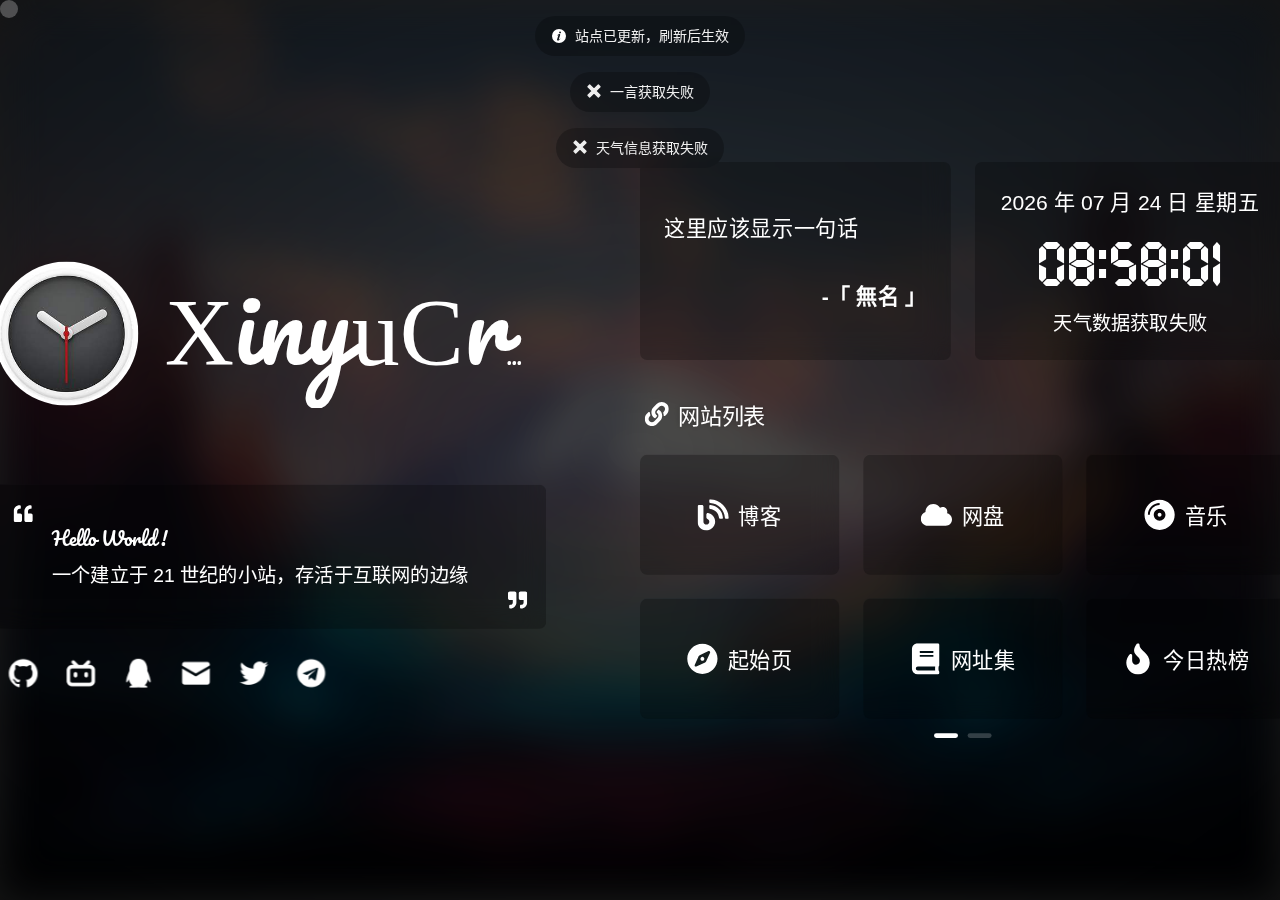
==== commit 881f96a5: "add web" ====
--- a/index.html
+++ b/index.html
@@ -25,7 +25,7 @@
           'https://support.dmeng.net/upgrade-your-browser.html?referrer=' +
           encodeURIComponent(window.location.href);
     </script>
-    <script type="module" crossorigin src="/assets/index-d30811a4.js"></script>
+    <script type="module" crossorigin src="/assets/index-ecaf141b.js"></script>
     <link rel="stylesheet" href="/assets/index-6813b150.css">
   <link rel="manifest" href="/manifest.webmanifest"><script id="vite-plugin-pwa:register-sw" src="/registerSW.js"></script></head>
 
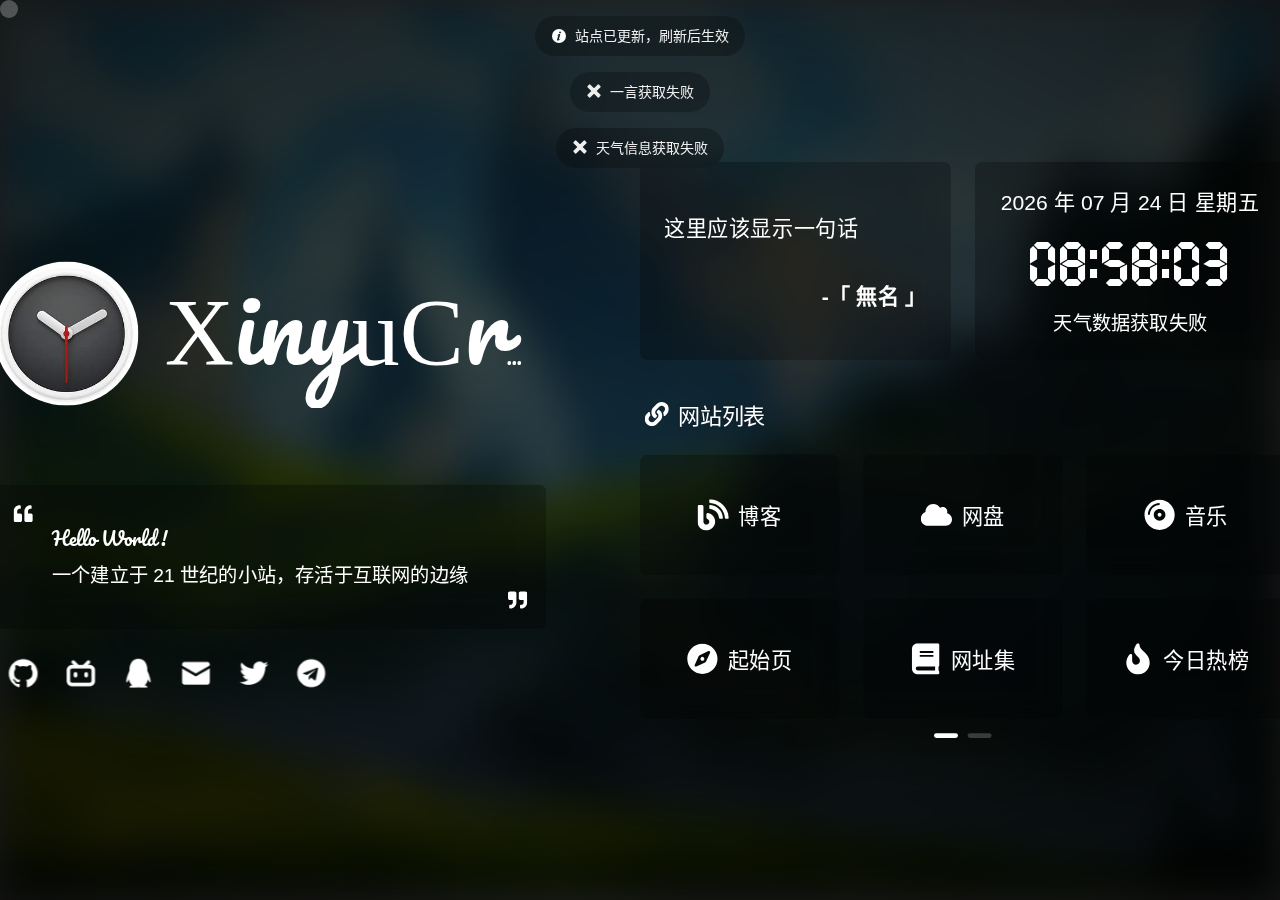
==== commit dd6acb88: "add web" ====
--- a/index.html
+++ b/index.html
@@ -25,7 +25,7 @@
           'https://support.dmeng.net/upgrade-your-browser.html?referrer=' +
           encodeURIComponent(window.location.href);
     </script>
-    <script type="module" crossorigin src="/assets/index-ecaf141b.js"></script>
+    <script type="module" crossorigin src="/assets/index-3c338ad9.js"></script>
     <link rel="stylesheet" href="/assets/index-6813b150.css">
   <link rel="manifest" href="/manifest.webmanifest"><script id="vite-plugin-pwa:register-sw" src="/registerSW.js"></script></head>
 
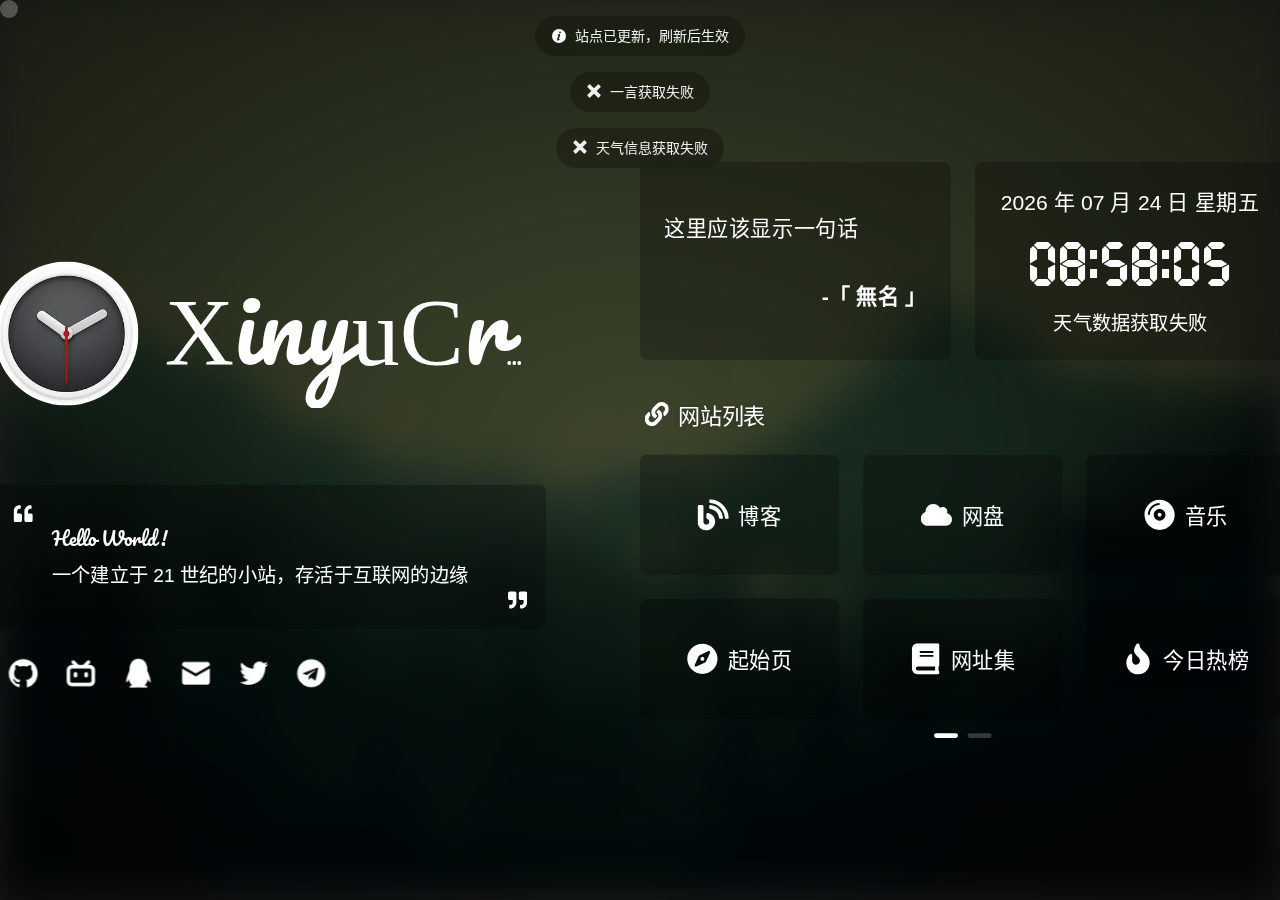
==== commit 44ae5955: "add web" ====
--- a/index.html
+++ b/index.html
@@ -25,7 +25,7 @@
           'https://support.dmeng.net/upgrade-your-browser.html?referrer=' +
           encodeURIComponent(window.location.href);
     </script>
-    <script type="module" crossorigin src="/assets/index-3c338ad9.js"></script>
+    <script type="module" crossorigin src="/assets/index-096268e8.js"></script>
     <link rel="stylesheet" href="/assets/index-6813b150.css">
   <link rel="manifest" href="/manifest.webmanifest"><script id="vite-plugin-pwa:register-sw" src="/registerSW.js"></script></head>
 
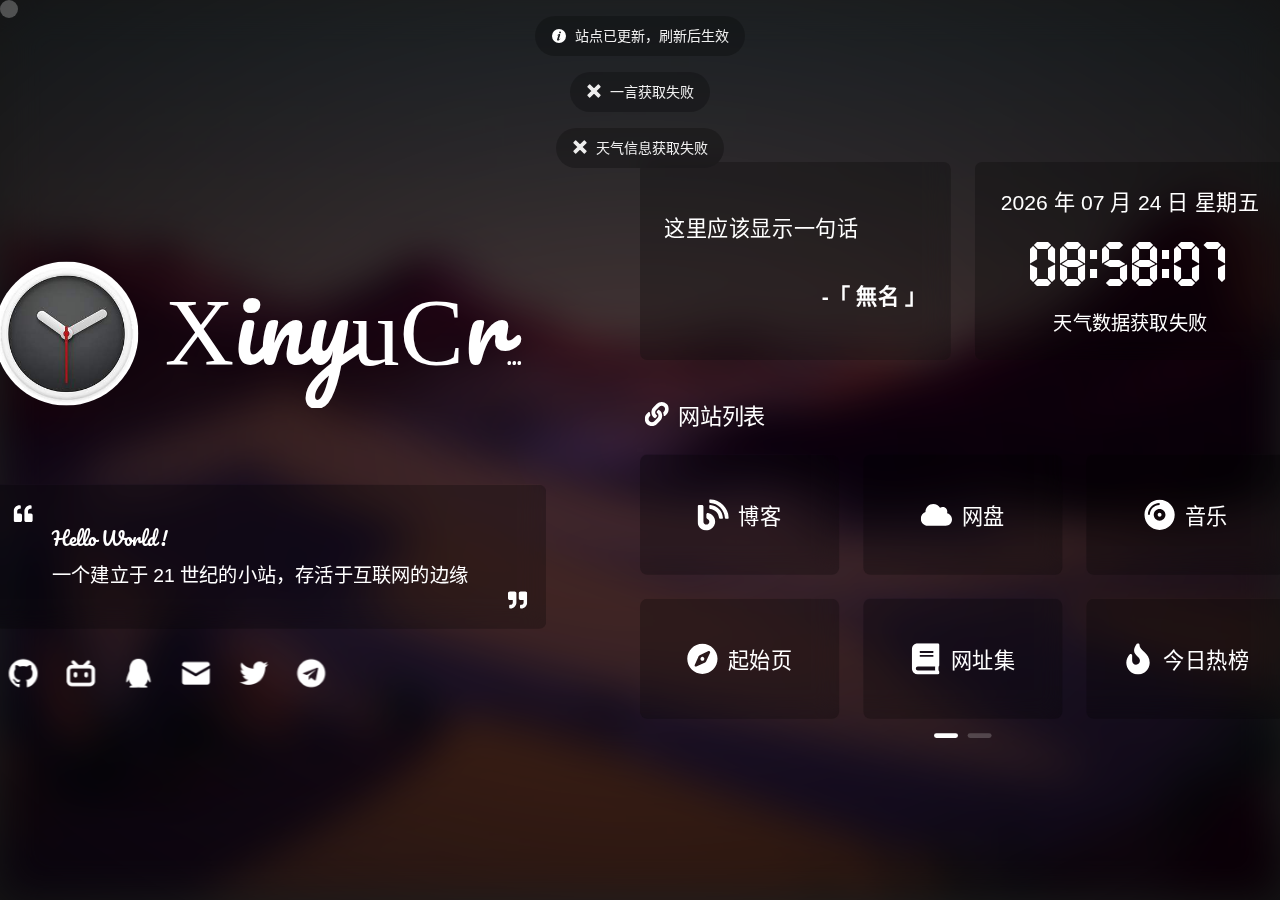
==== commit 1d512500: "add web" ====
--- a/index.html
+++ b/index.html
@@ -25,7 +25,7 @@
           'https://support.dmeng.net/upgrade-your-browser.html?referrer=' +
           encodeURIComponent(window.location.href);
     </script>
-    <script type="module" crossorigin src="/assets/index-096268e8.js"></script>
+    <script type="module" crossorigin src="/assets/index-9903bbd6.js"></script>
     <link rel="stylesheet" href="/assets/index-6813b150.css">
   <link rel="manifest" href="/manifest.webmanifest"><script id="vite-plugin-pwa:register-sw" src="/registerSW.js"></script></head>
 
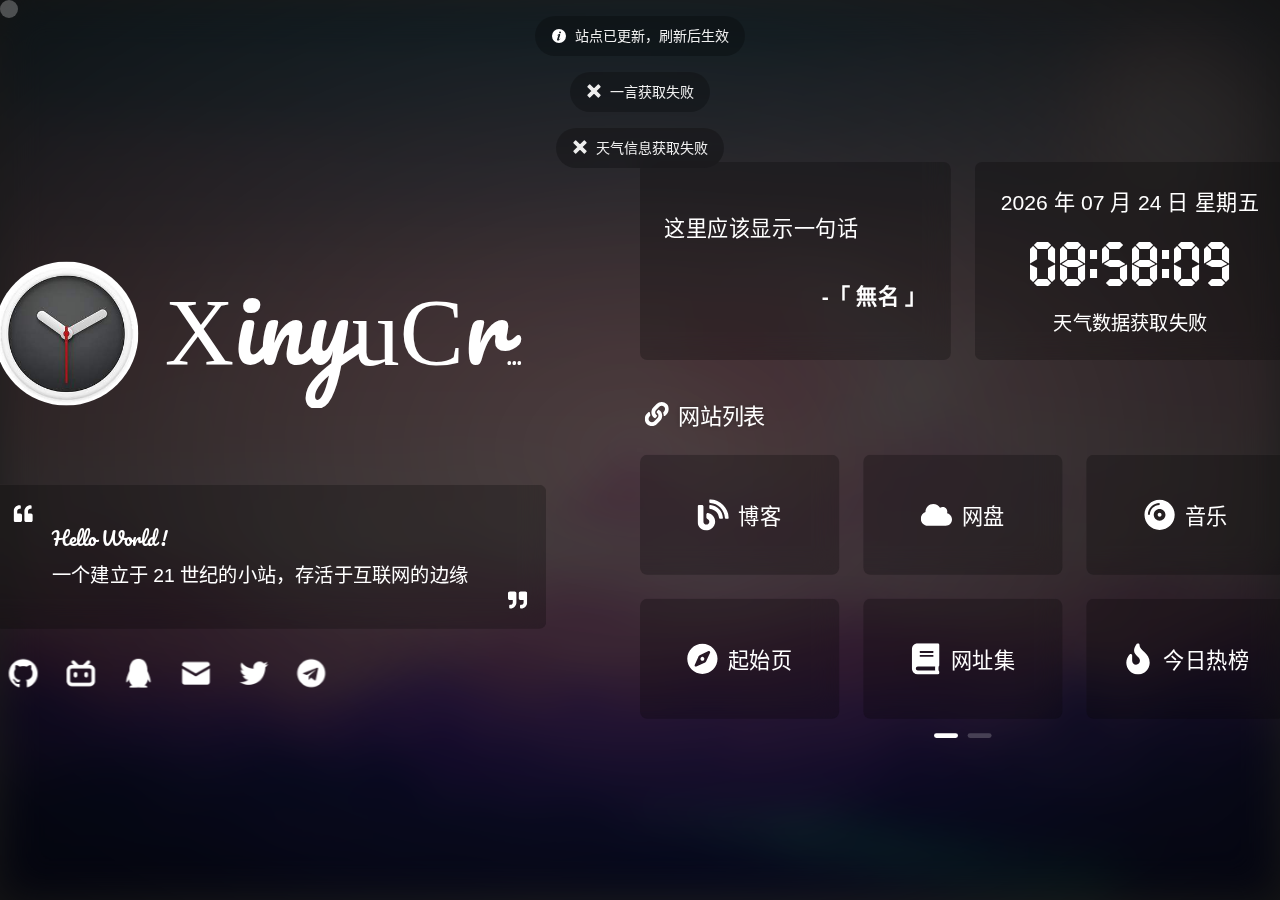
==== commit 1c3bece9: "add web" ====
--- a/index.html
+++ b/index.html
@@ -25,7 +25,7 @@
           'https://support.dmeng.net/upgrade-your-browser.html?referrer=' +
           encodeURIComponent(window.location.href);
     </script>
-    <script type="module" crossorigin src="/assets/index-9903bbd6.js"></script>
+    <script type="module" crossorigin src="/assets/index-de123106.js"></script>
     <link rel="stylesheet" href="/assets/index-6813b150.css">
   <link rel="manifest" href="/manifest.webmanifest"><script id="vite-plugin-pwa:register-sw" src="/registerSW.js"></script></head>
 
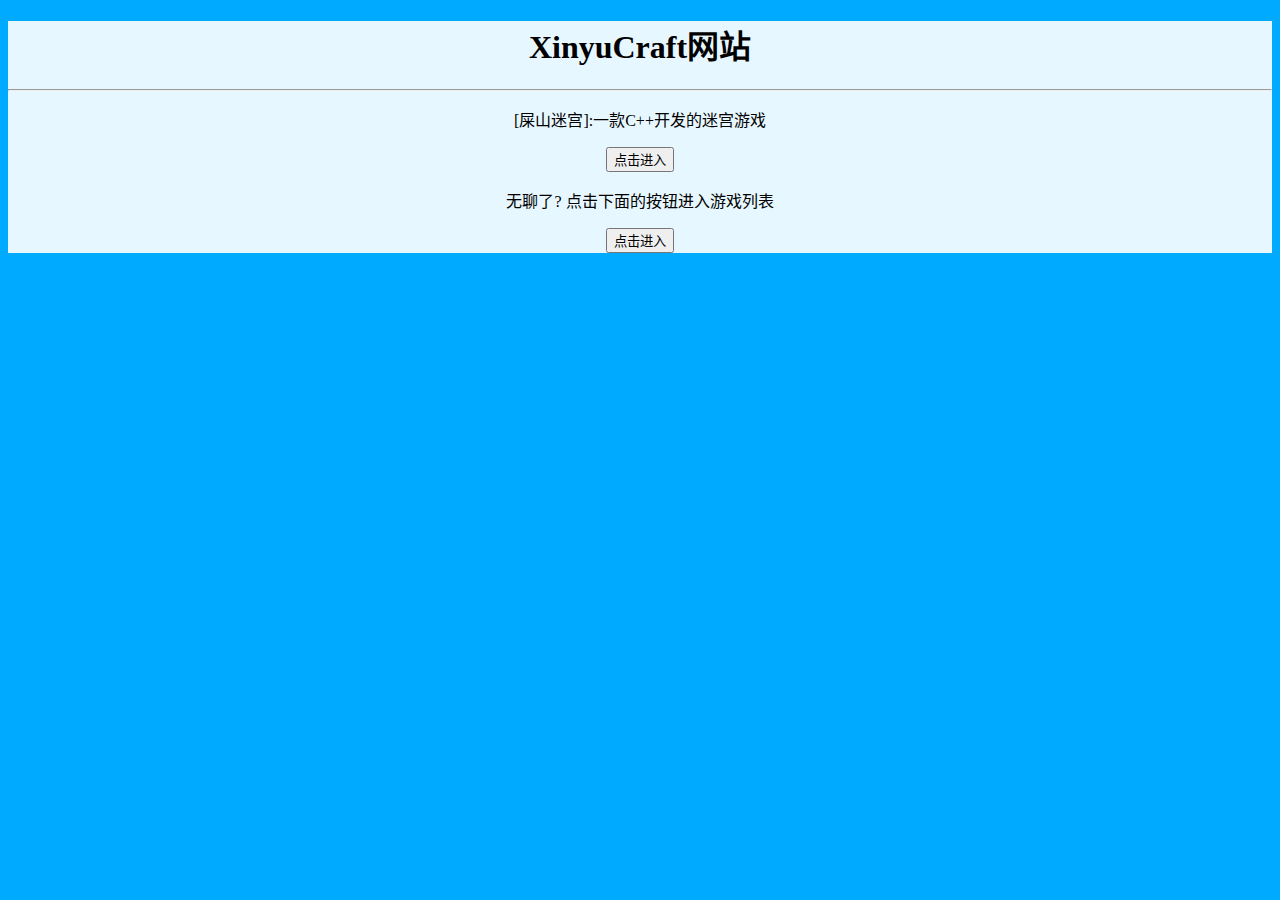
==== commit 18b72e48: "add web" ====
--- a/index.html
+++ b/index.html
@@ -1,41 +1,41 @@
-<!doctype html>
-<html lang="zh-CN">
-  <head>
-    <meta charset="UTF-8" />
-    <meta http-equiv="Access-Control-Allow-Origin" content="*" />
-    <!-- <meta http-equiv="Content-Security-Policy" content="upgrade-insecure-requests"> -->
-    <meta name="viewport" content="width=device-width, initial-scale=1.0" />
-    <link rel="icon" href="/images/icon/favicon.ico" />
-    <link rel="apple-touch-icon" href="/images/logo/apple-touch-icon.png" />
-    <link rel="bookmark" href="/images/logo/apple-touch-icon.png" />
-    <link rel="apple-touch-icon-precomposed" sizes="200x200" href="/images/logo/apple-touch-icon.png" />
-    <meta name="description" content="一个默默无闻的主页" />
-    <meta name="keywords" content="XinyuCraft,团队主页" />
-    <meta name="author" content="XinyuCraft" />
-    <meta name="theme-color" content="#424242" />
-    <title>XinyuCraftの主页</title>
-    <!-- HarmonyOS Sans -->
-    <!-- 本站 CDN 已开启防盗链，非本站域名不可访问，请更改链接为下方内容，否则自定义字体将失效 -->
-    <link rel="stylesheet" href="https://s1.hdslb.com/bfs/static/jinkela/long/font/regular.css" />
-    <!-- <link rel="stylesheet" href="https://cdn.imsyy.top/gh/imsyy/file/font/HarmonyOS_Sans/regular.min.css" /> -->
-    <!-- IE Out -->
-    <script>
-      if (/*@cc_on!@*/ false || (!!window.MSInputMethodContext && !!document.documentMode))
-        window.location.href =
-          'https://support.dmeng.net/upgrade-your-browser.html?referrer=' +
-          encodeURIComponent(window.location.href);
-    </script>
-    <script type="module" crossorigin src="/assets/index-de123106.js"></script>
-    <link rel="stylesheet" href="/assets/index-6813b150.css">
-  <link rel="manifest" href="/manifest.webmanifest"><script id="vite-plugin-pwa:register-sw" src="/registerSW.js"></script></head>
-
-  <body>
-    <!-- 主体内容 -->
-    <div id="app"></div>
-    <!-- noscript -->
-    <noscript>
-      <div style="text-align: center">请开启 JavaScript</div>
-    </noscript>
-    
-  </body>
-</html>
+<!DOCTYPE html>
+<html lang="zh-cn">
+<head>
+    <meta charset="UTF-8">
+    <meta http-equiv="X-UA-Compatible" content="IE=edge">
+    <meta name="viewport" content="width=device-width, initial-scale=1.0">
+    <title>XinyuCraft网站</title>
+    <style>
+        body {
+            background-color: rgb(0, 170, 255);
+        }
+        .div1 {
+            background-color: rgba(255, 255, 255, 0.904);
+            width: 500;
+            height: 800;
+            /* div居中 */
+            margin: 0 auto;
+            /* 内容居中 */
+            text-align: center;
+        }
+    </style>
+</head>
+<body>
+    <!-- 
+         {\____/}
+         ( T﹏T )
+          /つ官网不要再寄了啊!!!!!!!!!!!!!!!!!!!!!
+                                                  ---来自辛雨的痛苦
+     -->
+    <div class="div1">
+        <h1>XinyuCraft网站</h1>
+        <hr>
+        <p>[屎山迷宫]:一款C++开发的迷宫游戏</p>
+        <a href="./ssmg/index.html"><button>点击进入</button></a>
+        <p>无聊了? 点击下面的按钮进入游戏列表</p>
+        <a href="./game.html"><button>点击进入</button></a>
+        <!-- <p>[XMCL]:一款C++开发的我的世界启动器(没有完成)</p>
+        <a href="https://www.bilibili.com/video/BV1GJ411x7h7/?share_source=copy_web&vd_source=3204afdc59893d513b09d328d2ab4e3e"><button>点击下载</button></a> -->
+    </div>
+</body>
+</html>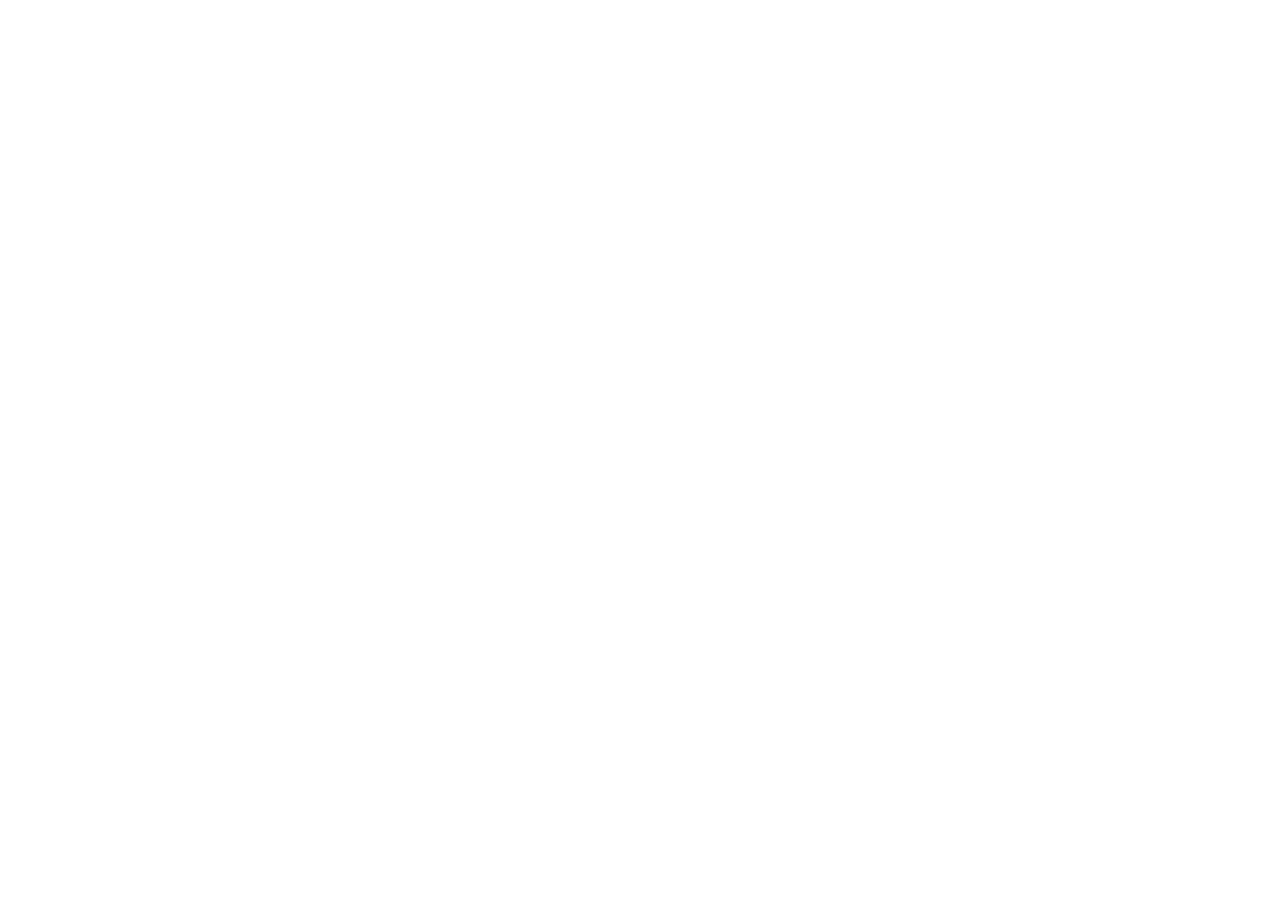
==== commit 31c47c43: "remove webmc" ====
--- a/index.html
+++ b/index.html
@@ -1,41 +1,13 @@
 <!DOCTYPE html>
-<html lang="zh-cn">
+<html lang="zh-CN">
 <head>
     <meta charset="UTF-8">
-    <meta http-equiv="X-UA-Compatible" content="IE=edge">
     <meta name="viewport" content="width=device-width, initial-scale=1.0">
-    <title>XinyuCraft网站</title>
-    <style>
-        body {
-            background-color: rgb(0, 170, 255);
-        }
-        .div1 {
-            background-color: rgba(255, 255, 255, 0.904);
-            width: 500;
-            height: 800;
-            /* div居中 */
-            margin: 0 auto;
-            /* 内容居中 */
-            text-align: center;
-        }
-    </style>
+    <title>XinyuCraft | 主页</title>
 </head>
 <body>
-    <!-- 
-         {\____/}
-         ( T﹏T )
-          /つ官网不要再寄了啊!!!!!!!!!!!!!!!!!!!!!
-                                                  ---来自辛雨的痛苦
-     -->
-    <div class="div1">
-        <h1>XinyuCraft网站</h1>
-        <hr>
-        <p>[屎山迷宫]:一款C++开发的迷宫游戏</p>
-        <a href="./ssmg/index.html"><button>点击进入</button></a>
-        <p>无聊了? 点击下面的按钮进入游戏列表</p>
-        <a href="./game.html"><button>点击进入</button></a>
-        <!-- <p>[XMCL]:一款C++开发的我的世界启动器(没有完成)</p>
-        <a href="https://www.bilibili.com/video/BV1GJ411x7h7/?share_source=copy_web&vd_source=3204afdc59893d513b09d328d2ab4e3e"><button>点击下载</button></a> -->
-    </div>
+    <nav>
+        <div></div>
+    </nav>
 </body>
 </html>